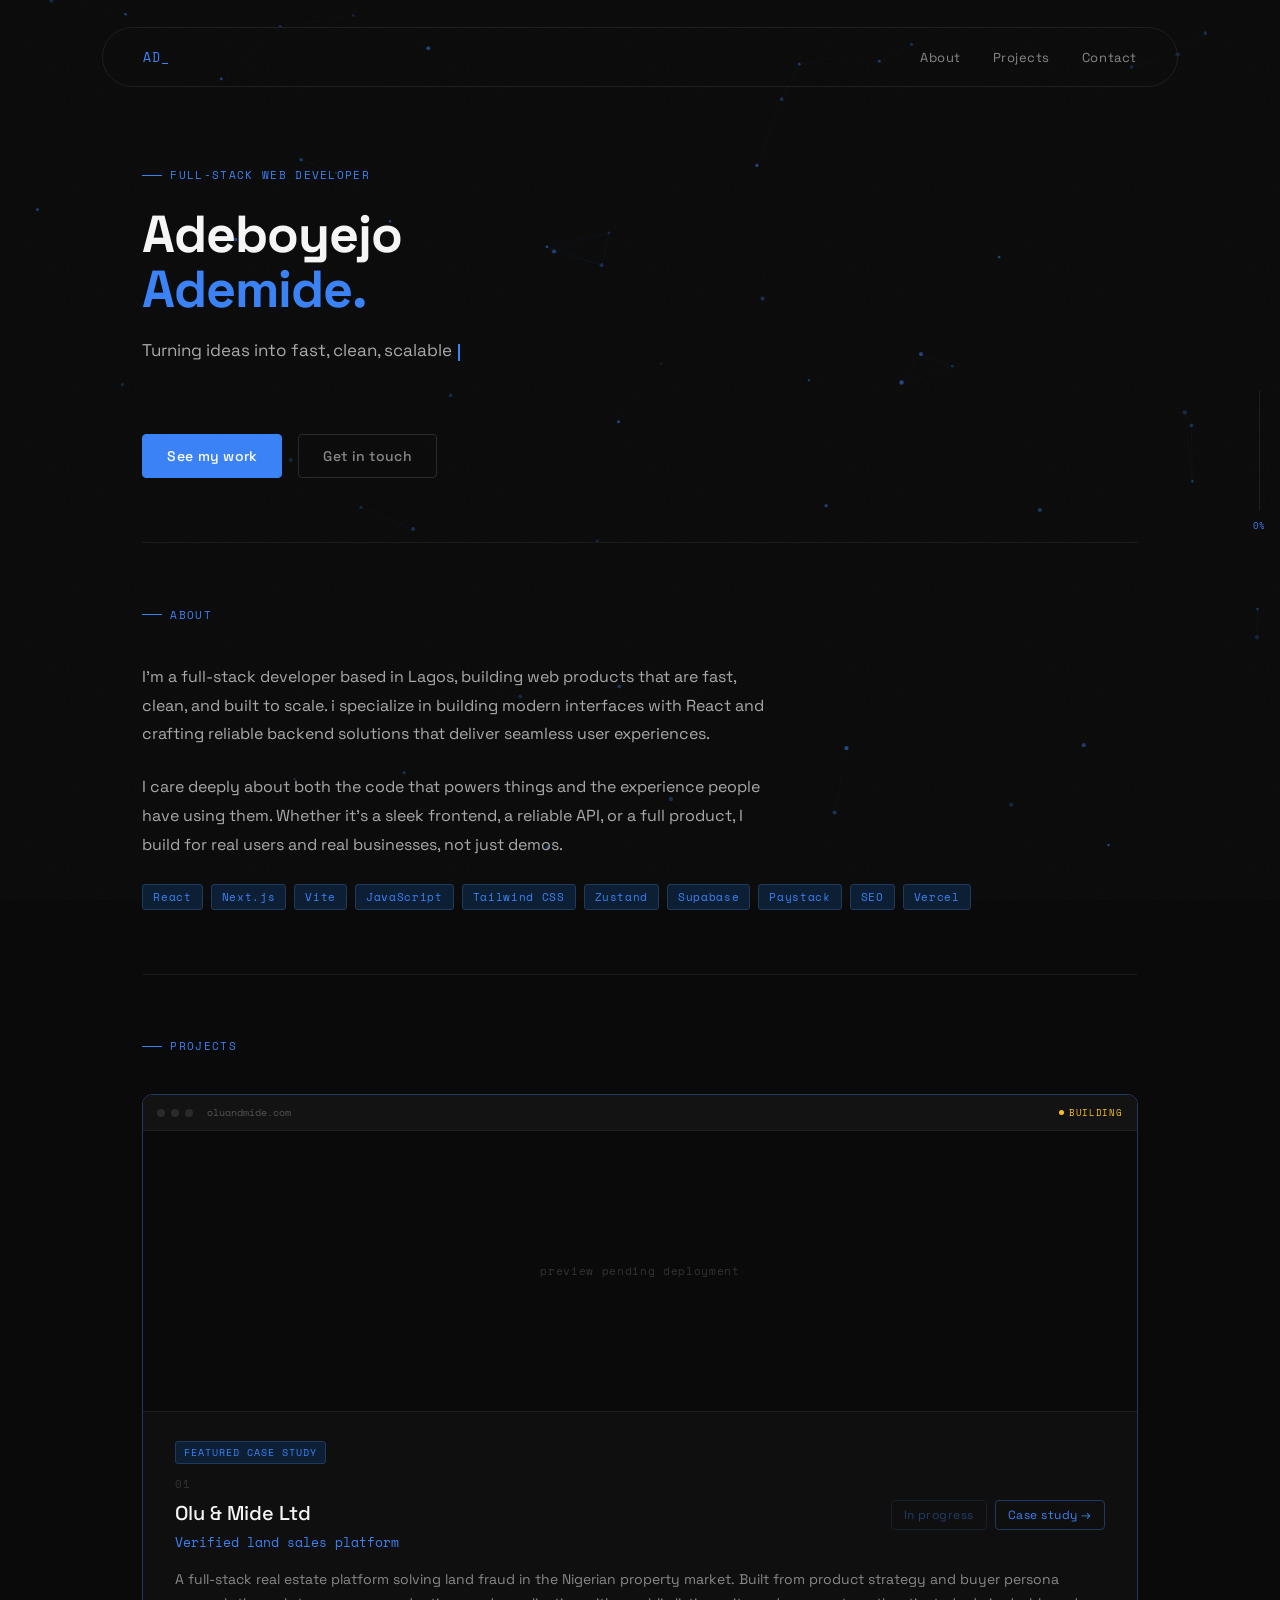
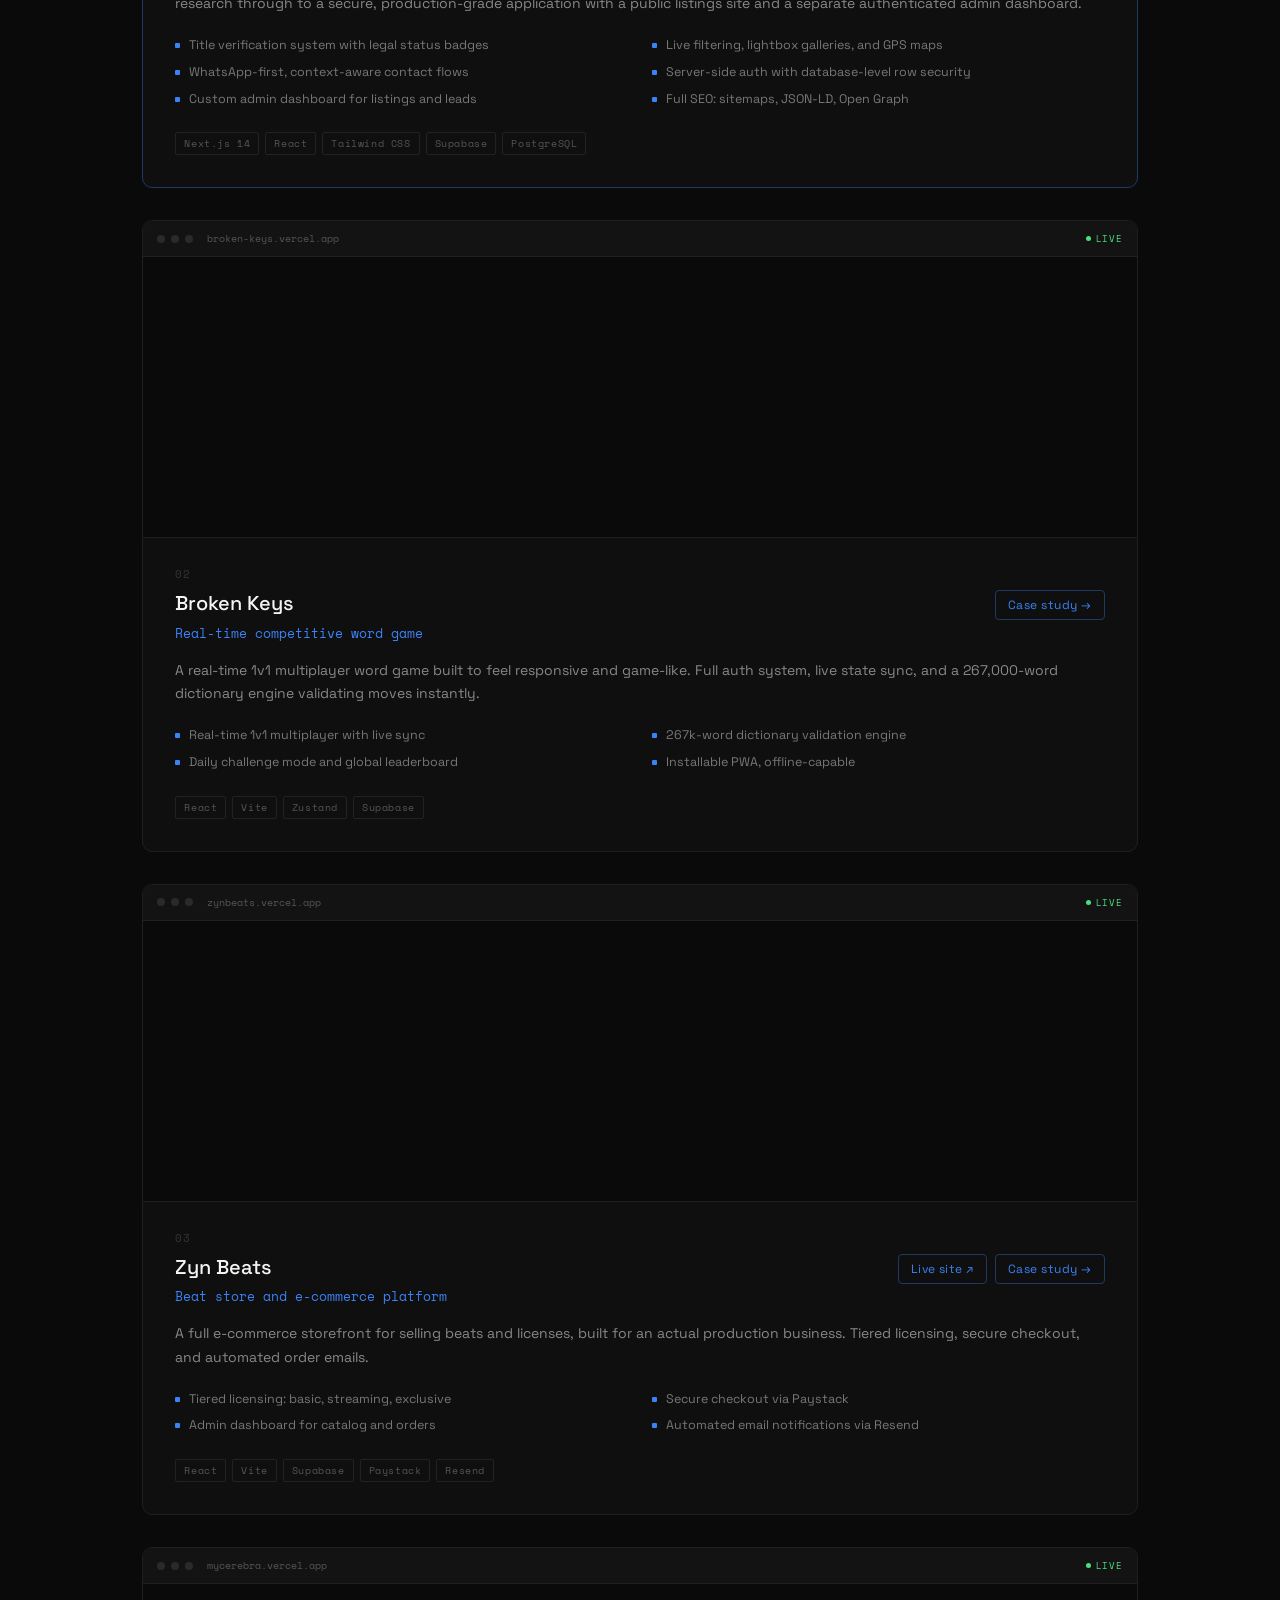
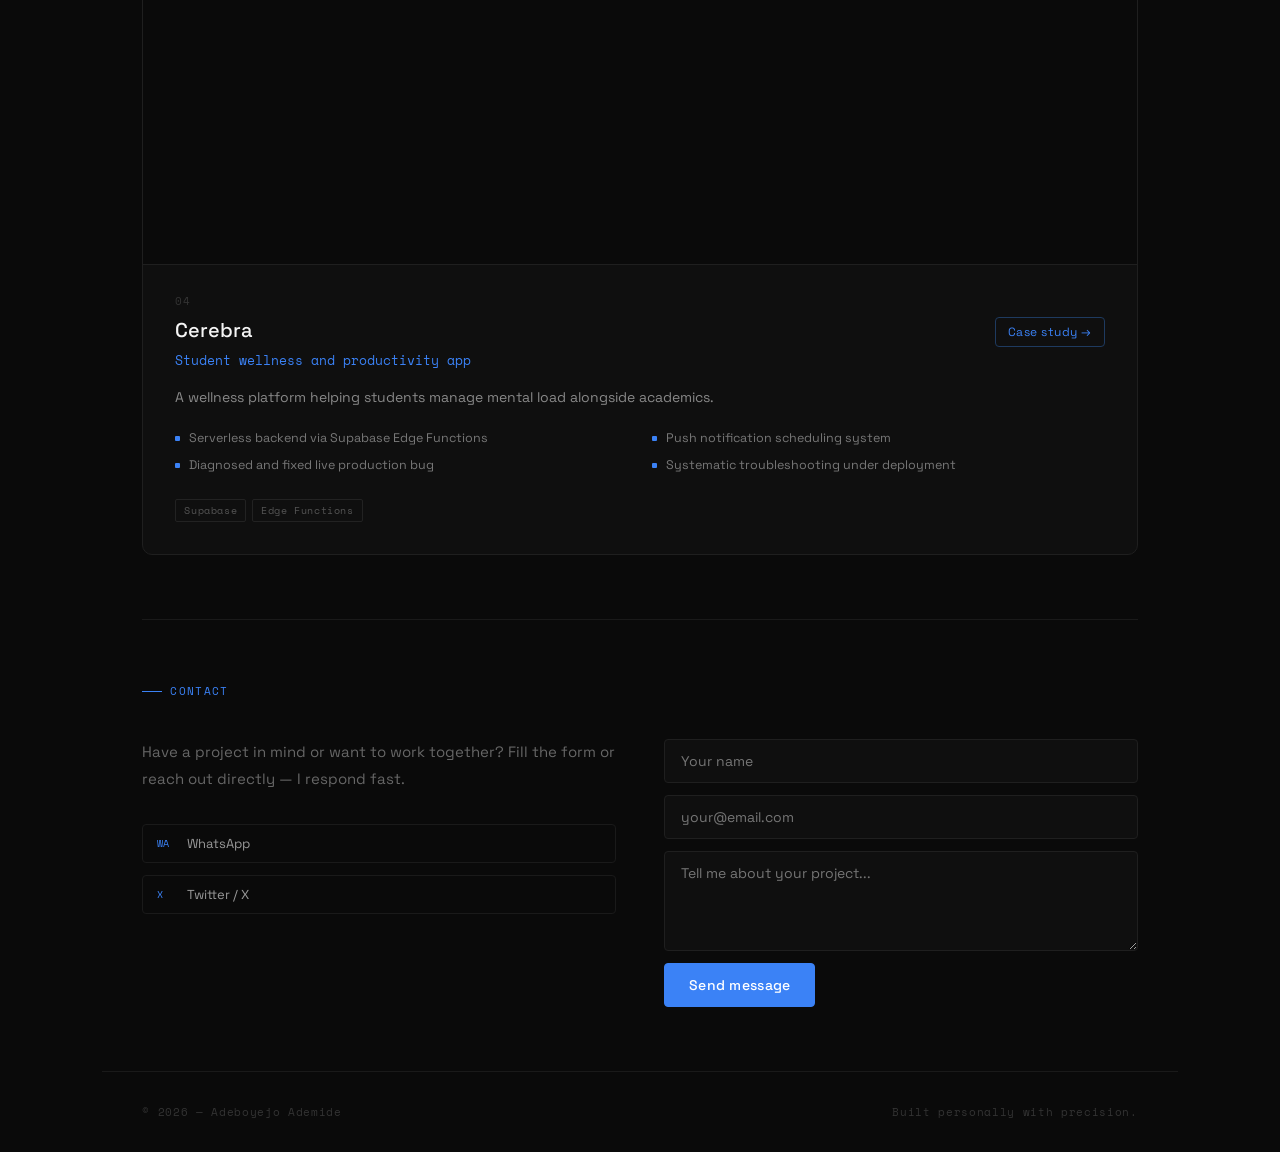
==== index.html @ 76c6ffee "initial portfolio build" ====
<!DOCTYPE html>
<html lang="en">
  <head>
    <meta charset="UTF-8" />
    <meta name="viewport" content="width=device-width, initial-scale=1.0" />
    <title>Adeboyejo Ademide — Full-Stack Web Developer</title>
    <meta
      name="description"
      content="Full-stack web developer based in Lagos. Building fast, clean, scalable web apps — from real-time multiplayer games to e-commerce platforms to production-grade business applications."
    />

    <!-- Fonts -->
    <link rel="preconnect" href="https://fonts.googleapis.com" />
    <link rel="preconnect" href="https://fonts.gstatic.com" crossorigin />
    <link
      href="https://fonts.googleapis.com/css2?family=Space+Grotesk:wght@400;500;700&family=Space+Mono:wght@400;700&display=swap"
      rel="stylesheet"
    />

    <!-- Stylesheet -->
    <link rel="stylesheet" href="css/style.css" />
  </head>
  <body>
    <!-- Background canvas: faint code-rain effect -->
    <canvas id="bg-canvas"></canvas>

    <!-- Custom cursor -->
    <div id="cursor-ring"></div>
    <div id="cursor-dot"></div>

    <div class="page">
      <!-- ===== NAV ===== -->
      <header class="nav">
        <a href="#top" class="logo">AD_</a>
        <nav class="nav-links">
          <a href="#about" class="hoverable">About</a>
          <a href="#projects" class="hoverable">Projects</a>
          <a href="#contact" class="hoverable">Contact</a>
        </nav>
      </header>

      <!-- ===== HERO ===== -->
      <section class="hero reveal" id="top">
        <div class="eyebrow">Full-stack web developer</div>
        <h1 class="hero-name">Adeboyejo<br /><span>Ademide.</span></h1>
        <p class="hero-tagline">
          <span id="type-text"></span><span class="type-cursor"></span>
        </p>
        <div class="hero-cta">
          <a href="#projects" class="btn btn-primary hoverable">See my work</a>
          <a href="#contact" class="btn btn-ghost hoverable">Get in touch</a>
        </div>
      </section>

      <div class="divider"></div>

      <!-- ===== ABOUT ===== -->
      <section class="section reveal" id="about">
        <div class="section-label">About</div>
        <p class="about-text">
          I'm a full-stack developer based in Lagos, building web products that
          are fast, clean, and built to scale. i specialize in building modern
          interfaces with React and crafting reliable backend solutions that
          deliver seamless user experiences.
        </p>
        <!-- From real-time multiplayer games
          to e-commerce platforms with integrated payments to a full real estate
          platform built from product strategy through to production, I bring
          precision to every layer of the stack -->
        <p class="about-text">
          I care deeply about both the code that powers things and the
          experience people have using them. Whether it's a sleek frontend, a
          reliable API, or a full product, I build for real users and real
          businesses, not just demos.
        </p>
        <div class="stack-tags">
          <span class="stack-tag">React</span>
          <span class="stack-tag">Next.js</span>
          <span class="stack-tag">Vite</span>
          <span class="stack-tag">JavaScript</span>
          <span class="stack-tag">Tailwind CSS</span>
          <span class="stack-tag">Zustand</span>
          <span class="stack-tag">Supabase</span>
          <span class="stack-tag">Paystack</span>
          <span class="stack-tag">SEO</span>
          <span class="stack-tag">Vercel</span>
        </div>
      </section>

      <div class="divider"></div>

      <!-- ===== PROJECTS ===== -->
      <section class="section reveal" id="projects">
        <div class="section-label">Projects</div>
        <div class="projects-stack">
          <!-- Project 01 — Olu & Mide (Featured) -->
          <article class="project-card featured">
            <div class="preview-window">
              <div class="browser-bar">
                <span class="browser-dot"></span
                ><span class="browser-dot"></span
                ><span class="browser-dot"></span>
                <span class="browser-url">oluandmide.com</span>
                <span class="live-badge building"
                  ><span class="pulse-dot"></span>building</span
                >
              </div>
              <div class="preview-frame-wrap" data-src="">
                <div class="preview-placeholder">
                  <span class="placeholder-text"
                    >preview pending deployment</span
                  >
                </div>
              </div>
            </div>
            <div class="project-body">
              <div class="featured-badge">Featured case study</div>
              <div class="project-num">01</div>
              <div class="project-top">
                <div>
                  <h3 class="project-title">Olu & Mide Ltd</h3>
                  <p class="project-tagline">Verified land sales platform</p>
                </div>
                <div
                  style="
                    display: flex;
                    gap: 8px;
                    align-items: center;
                    flex-wrap: wrap;
                  "
                >
                  <span class="project-link disabled">In progress</span>
                  <a
                    href="projects/olu-mide.html"
                    class="project-link hoverable"
                    >Case study →</a
                  >
                </div>
              </div>
              <p class="project-desc">
                A full-stack real estate platform solving land fraud in the
                Nigerian property market. Built from product strategy and buyer
                persona research through to a secure, production-grade
                application with a public listings site and a separate
                authenticated admin dashboard.
              </p>
              <ul class="project-features">
                <li>Title verification system with legal status badges</li>
                <li>Live filtering, lightbox galleries, and GPS maps</li>
                <li>WhatsApp-first, context-aware contact flows</li>
                <li>Server-side auth with database-level row security</li>
                <li>Custom admin dashboard for listings and leads</li>
                <li>Full SEO: sitemaps, JSON-LD, Open Graph</li>
              </ul>
              <div class="project-tech">
                <span class="tech-tag">Next.js 14</span>
                <span class="tech-tag">React</span>
                <span class="tech-tag">Tailwind CSS</span>
                <span class="tech-tag">Supabase</span>
                <span class="tech-tag">PostgreSQL</span>
              </div>
            </div>
          </article>

          <!-- Project 02 — Broken Keys -->
          <article class="project-card reveal">
            <div class="preview-window">
              <div class="browser-bar">
                <span class="browser-dot"></span
                ><span class="browser-dot"></span
                ><span class="browser-dot"></span>
                <span class="browser-url">broken-keys.vercel.app</span>
                <span class="live-badge live"
                  ><span class="pulse-dot"></span>live</span
                >
              </div>
              <div
                class="preview-frame-wrap"
                data-src="https://broken-keys.vercel.app"
              >
                <div class="preview-placeholder">
                  <span class="placeholder-text">loading preview…</span>
                </div>
              </div>
            </div>
            <div class="project-body">
              <div class="project-num">02</div>
              <div class="project-top">
                <div>
                  <h3 class="project-title">Broken Keys</h3>
                  <p class="project-tagline">Real-time competitive word game</p>
                </div>
                <div
                  style="
                    display: flex;
                    gap: 8px;
                    align-items: center;
                    flex-wrap: wrap;
                  "
                >
                  <a
                    href="https://broken-keys.vercel.app"
                    target="_blank"
                    rel="noopener"
                    class="project-link hoverable mobile-only-link"
                    >Live site ↗</a
                  >
                  <a
                    href="projects/broken-keys.html"
                    class="project-link hoverable"
                    >Case study →</a
                  >
                </div>
              </div>
              <p class="project-desc">
                A real-time 1v1 multiplayer word game built to feel responsive
                and game-like. Full auth system, live state sync, and a
                267,000-word dictionary engine validating moves instantly.
              </p>
              <ul class="project-features">
                <li>Real-time 1v1 multiplayer with live sync</li>
                <li>267k-word dictionary validation engine</li>
                <li>Daily challenge mode and global leaderboard</li>
                <li>Installable PWA, offline-capable</li>
              </ul>
              <div class="project-tech">
                <span class="tech-tag">React</span>
                <span class="tech-tag">Vite</span>
                <span class="tech-tag">Zustand</span>
                <span class="tech-tag">Supabase</span>
              </div>
            </div>
          </article>

          <!-- Project 03 — Zyn Beats -->
          <article class="project-card reveal">
            <div class="preview-window">
              <div class="browser-bar">
                <span class="browser-dot"></span
                ><span class="browser-dot"></span
                ><span class="browser-dot"></span>
                <span class="browser-url">zynbeats.vercel.app</span>
                <span class="live-badge live"
                  ><span class="pulse-dot"></span>live</span
                >
              </div>
              <div
                class="preview-frame-wrap"
                data-src="https://zynbeats.vercel.app"
              >
                <div class="preview-placeholder">
                  <span class="placeholder-text">loading preview…</span>
                </div>
              </div>
            </div>
            <div class="project-body">
              <div class="project-num">03</div>
              <div class="project-top">
                <div>
                  <h3 class="project-title">Zyn Beats</h3>
                  <p class="project-tagline">
                    Beat store and e-commerce platform
                  </p>
                </div>
                <div
                  style="
                    display: flex;
                    gap: 8px;
                    align-items: center;
                    flex-wrap: wrap;
                  "
                >
                  <a
                    href="https://zynbeats.vercel.app"
                    target="_blank"
                    rel="noopener"
                    class="project-link hoverable"
                    >Live site ↗</a
                  >
                  <a
                    href="projects/zyn-beats.html"
                    class="project-link hoverable"
                    >Case study →</a
                  >
                </div>
              </div>
              <p class="project-desc">
                A full e-commerce storefront for selling beats and licenses,
                built for an actual production business. Tiered licensing,
                secure checkout, and automated order emails.
              </p>
              <ul class="project-features">
                <li>Tiered licensing: basic, streaming, exclusive</li>
                <li>Secure checkout via Paystack</li>
                <li>Admin dashboard for catalog and orders</li>
                <li>Automated email notifications via Resend</li>
              </ul>
              <div class="project-tech">
                <span class="tech-tag">React</span>
                <span class="tech-tag">Vite</span>
                <span class="tech-tag">Supabase</span>
                <span class="tech-tag">Paystack</span>
                <span class="tech-tag">Resend</span>
              </div>
            </div>
          </article>

          <!-- Project 04 — Cerebra -->
          <article class="project-card reveal">
            <div class="preview-window">
              <div class="browser-bar">
                <span class="browser-dot"></span
                ><span class="browser-dot"></span
                ><span class="browser-dot"></span>
                <span class="browser-url">mycerebra.vercel.app</span>
                <span class="live-badge live"
                  ><span class="pulse-dot"></span>live</span
                >
              </div>
              <div
                class="preview-frame-wrap"
                data-src="https://mycerebra.vercel.app"
              >
                <div class="preview-placeholder">
                  <span class="placeholder-text">loading preview…</span>
                </div>
              </div>
            </div>
            <div class="project-body">
              <div class="project-num">04</div>
              <div class="project-top">
                <div>
                  <h3 class="project-title">Cerebra</h3>
                  <p class="project-tagline">
                    Student wellness and productivity app
                  </p>
                </div>
                <div
                  style="
                    display: flex;
                    gap: 8px;
                    align-items: center;
                    flex-wrap: wrap;
                  "
                >
                  <a
                    href="https://mycerebra.vercel.app"
                    target="_blank"
                    rel="noopener"
                    class="project-link hoverable mobile-only-link"
                    >Live site ↗</a
                  >
                  <a href="projects/cerebra.html" class="project-link hoverable"
                    >Case study →</a
                  >
                </div>
              </div>
              <p class="project-desc">
                A wellness platform helping students manage mental load
                alongside academics.
              </p>
              <ul class="project-features">
                <li>Serverless backend via Supabase Edge Functions</li>
                <li>Push notification scheduling system</li>
                <li>Diagnosed and fixed live production bug</li>
                <li>Systematic troubleshooting under deployment</li>
              </ul>
              <div class="project-tech">
                <span class="tech-tag">Supabase</span>
                <span class="tech-tag">Edge Functions</span>
              </div>
            </div>
          </article>
        </div>
      </section>

      <div class="divider"></div>

      <!-- ===== CONTACT ===== -->
      <section class="section reveal" id="contact">
        <div class="section-label">Contact</div>
        <div class="contact-grid">
          <div class="contact-left">
            <p class="contact-text">
              Have a project in mind or want to work together? Fill the form or
              reach out directly — I respond fast.
            </p>
            <div class="social-links">
              <a
                href="https://wa.me/2349064736437"
                target="_blank"
                rel="noopener"
                class="social-link hoverable"
              >
                <span class="social-icon">WA</span>WhatsApp
              </a>
              <a
                href="https://twitter.com/zynbts772"
                target="_blank"
                rel="noopener"
                class="social-link hoverable"
              >
                <span class="social-icon">X</span>Twitter / X
              </a>
            </div>
          </div>
          <form class="contact-form" id="contact-form">
            <input
              class="input hoverable"
              type="text"
              name="name"
              placeholder="Your name"
              required
            />
            <input
              class="input hoverable"
              type="email"
              name="email"
              placeholder="your@email.com"
              required
            />
            <textarea
              class="textarea hoverable"
              name="message"
              placeholder="Tell me about your project..."
              required
            ></textarea>
            <button
              type="submit"
              class="btn btn-primary hoverable hover-btns"
              style="align-self: flex-start"
            >
              Send message
            </button>
          </form>
        </div>
      </section>

      <footer class="footer">
        <span class="footer-text">© 2026 — Adeboyejo Ademide</span>
        <span class="footer-text">Built personally with precision.</span>
      </footer>
    </div>

    <script src="js/cursor.js"></script>
    <script src="js/background.js"></script>
    <script src="js/typewriter.js"></script>
    <script src="js/projects.js"></script>
    <script src="js/contact.js"></script>
    <script src="js/reveal.js"></script>
    <script src="js/tilt.js"></script>
    <script src="js/scroll-progress.js"></script>
    <script src="js/idle.js"></script>
    <script src="js/easter-egg.js"></script>
  </body>
</html>
---- css/style.css ----
/* =========================================================
   Adeboyejo Ademide — Portfolio Stylesheet
   ========================================================= */

* {
  box-sizing: border-box;
}

html {
  scroll-behavior: smooth;
}

body {
  background: #0a0a0a;
  color: #f5f5f5;
  font-family: "Space Grotesk", sans-serif;
  margin: 0;
  padding: 0 8%;
  cursor: none; /* custom cursor replaces default */
}
/* restore normal cursor on form elements */
input,
textarea,
select {
  cursor: none;
}

/* remove hand cursor from all clickable elements —
   the custom ring handles the hover feedback instead */
a,
button,
[role="button"],
label {
  cursor: none;
}

/* On touch devices, restore the normal cursor and hide the custom one */
@media (hover: none), (pointer: coarse) {
  body {
    cursor: auto;
  }
  #cursor-ring,
  #cursor-dot {
    display: none;
  }
}

a {
  color: inherit;
}

/* ============ BACKGROUND CANVAS ============ */
#bg-canvas {
  position: fixed;
  top: 0;
  left: 0;
  width: 100%;
  height: 100%;
  z-index: 0;
  pointer-events: none;
}

.page {
  position: relative;
  z-index: 3;
}

/* ============ CUSTOM CURSOR ============ */
#cursor-ring {
  position: fixed;
  width: 28px;
  height: 28px;
  border-radius: 50%;
  pointer-events: none;
  z-index: 999;
  transform: translate(-50%, -50%);
  border: 1px solid #3b82f6;
  transition: width 0.2s ease, height 0.2s ease, background 0.2s ease,
    opacity 0.2s ease;
  opacity: 0;
}

#cursor-dot {
  position: fixed;
  width: 4px;
  height: 4px;
  border-radius: 50%;
  background: #3b82f6;
  pointer-events: none;
  z-index: 1000;
  transform: translate(-50%, -50%);
  opacity: 0;
  transition: opacity 0.2s ease;
}

/* ============ NAV ============ */
.nav {
  display: flex;
  justify-content: space-between;
  align-items: center;
  padding: 1.2rem 2.5rem;
  margin-top: 2.5%;
  border: 0.5px solid #1f1f1f;
  border-radius: 30px;
  background: transparent;
  /* position: sticky; */
}

.logo {
  font-family: "Space Mono", monospace;
  font-size: 13px;
  color: #3b82f6;
  letter-spacing: 0.08em;
  text-decoration: none;
}

.nav-links {
  display: flex;
  gap: 2rem;
}

.nav-links a {
  font-size: 13px;
  color: #888;
  text-decoration: none;
  letter-spacing: 0.04em;
  transition: color 0.2s ease;
}

.nav-links a:hover {
  color: #f5f5f5;
}

/* ============ HERO ============ */
.hero {
  padding: 5rem 2.5rem 4rem;
  max-width: 780px;
}

.eyebrow {
  font-family: "Space Mono", monospace;
  font-size: 11px;
  color: #3b82f6;
  letter-spacing: 0.12em;
  text-transform: uppercase;
  margin-bottom: 1.5rem;
  display: flex;
  align-items: center;
  gap: 8px;
}

.eyebrow::before {
  content: "";
  display: inline-block;
  width: 20px;
  height: 1px;
  background: #3b82f6;
}

.hero-name {
  font-size: 52px;
  font-weight: 700;
  line-height: 1.05;
  margin: 0 0 1.25rem;
  letter-spacing: -0.02em;
  color: #f5f5f5;
}

.hero-name span {
  color: #3b82f6;
}

.hero-tagline {
  font-size: 17px;
  color: #aaa;
  max-width: 480px;
  line-height: 1.7;
  margin: 0 0 2.5rem;
  min-height: calc(1.7em * 2);
}

.type-cursor {
  display: inline-block;
  width: 2px;
  height: 17px;
  background: #3b82f6;
  margin-left: 2px;
  vertical-align: middle;
  animation: blink 0.8s step-end infinite;
}

@keyframes blink {
  50% {
    opacity: 0;
  }
}

.hero-cta {
  display: flex;
  gap: 1rem;
  align-items: center;
}

/* ============ BUTTONS ============ */
.btn {
  display: inline-block;
  font-family: "Space Grotesk", sans-serif;
  font-size: 14px;
  font-weight: 500;
  padding: 0.75rem 1.5rem;
  border-radius: 4px;
  letter-spacing: 0.02em;
  text-decoration: none;
  border: none;
  cursor: none;
  transition: opacity 0.2s ease, transform 0.1s ease;
}

.btn:active {
  transform: scale(0.98);
}

.btn-primary {
  background: #3b82f6;
  color: #fff;
  border: 1px solid #3b82f6;
  transition: background 0.3s ease, color 0.3s ease, border-color 0.3s ease;
}

.btn-primary:hover {
  background: transparent;
  color: #3b82f6;
  border-color: #3b82f6;
}

.btn-ghost {
  background: transparent;
  color: #888;
  border: 0.5px solid #2a2a2a;
  transition: background 0.3s ease, color 0.3s ease, border-color 0.3s ease;
}

.btn-ghost:hover {
  background: rgba(59, 130, 246, 0.06);
  color: #f5f5f5;
  border-color: #3b82f6;
}

/* ============ LAYOUT HELPERS ============ */
.divider {
  height: 0.5px;
  background: #1a1a1a;
  margin: 0 2.5rem;
}

.section {
  padding: 4rem 2.5rem;
}

.section-label {
  font-family: "Space Mono", monospace;
  font-size: 11px;
  color: #3b82f6;
  letter-spacing: 0.12em;
  text-transform: uppercase;
  margin-bottom: 2.5rem;
  display: flex;
  align-items: center;
  gap: 8px;
}

.section-label::before {
  content: "";
  display: inline-block;
  width: 20px;
  height: 1px;
  background: #3b82f6;
}

/* ============ ABOUT ============ */
.about-text {
  font-size: 16px;
  color: #aaa;
  max-width: 640px;
  line-height: 1.8;
  margin: 0 0 1.5rem;
}

.stack-tags {
  display: flex;
  flex-wrap: wrap;
  gap: 8px;
  margin-top: 1.5rem;
}

.stack-tag {
  font-family: "Space Mono", monospace;
  font-size: 11px;
  color: #3b82f6;
  border: 0.5px solid #1e3a5f;
  padding: 4px 10px;
  border-radius: 3px;
  background: #0d1f35;
  letter-spacing: 0.06em;
}

/* ============ PROJECTS ============ */
.projects-stack {
  display: flex;
  flex-direction: column;
  gap: 2rem;
}

.project-card {
  background: #0f0f0f;
  border: 0.5px solid #1f1f1f;
  border-radius: 10px;
  overflow: hidden;
}

.project-card.featured {
  border-color: #1e3a5f;
}

/* --- preview window (browser chrome + iframe) --- */
.preview-window {
  background: #0d0d0d;
  border-bottom: 0.5px solid #1f1f1f;
}

.browser-bar {
  display: flex;
  align-items: center;
  gap: 6px;
  padding: 10px 14px;
  background: #131313;
  border-bottom: 0.5px solid #1f1f1f;
}

.browser-dot {
  width: 8px;
  height: 8px;
  border-radius: 50%;
  background: #2a2a2a;
}

.browser-url {
  margin-left: 8px;
  font-family: "Space Mono", monospace;
  font-size: 10px;
  color: #555;
  flex: 1;
  overflow: hidden;
  white-space: nowrap;
  text-overflow: ellipsis;
}

.live-badge {
  display: flex;
  align-items: center;
  gap: 5px;
  font-family: "Space Mono", monospace;
  font-size: 9px;
  letter-spacing: 0.08em;
  text-transform: uppercase;
}

.live-badge.live {
  color: #4ade80;
}
.live-badge.building {
  color: #fbbf24;
}

.live-badge .pulse-dot {
  width: 5px;
  height: 5px;
  border-radius: 50%;
  background: currentColor;
  animation: pulseDot 1.6s ease-in-out infinite;
}

@keyframes pulseDot {
  0%,
  100% {
    opacity: 1;
    box-shadow: 0 0 0 0 currentColor;
  }
  50% {
    opacity: 0.6;
    box-shadow: 0 0 0 4px transparent;
  }
}

.preview-frame-wrap {
  position: relative;
  height: 280px;
  overflow: hidden;
  background: #0a0a0a;
}

.preview-frame-wrap iframe {
  width: 200%;
  height: 200%;
  border: none;
  transform: scale(0.5);
  transform-origin: top left;
  pointer-events: none; /* preview is a preview, not an interactive embed */
}

.preview-placeholder {
  width: 100%;
  height: 100%;
  display: flex;
  align-items: center;
  justify-content: center;
  color: #2a2a2a;
}

.placeholder-text {
  font-family: "Space Mono", monospace;
  font-size: 11px;
  color: #333;
  letter-spacing: 0.06em;
}

/* --- project body --- */
.project-body {
  padding: 1.75rem 2rem 2rem;
}

.featured-badge {
  font-family: "Space Mono", monospace;
  font-size: 10px;
  color: #3b82f6;
  letter-spacing: 0.1em;
  text-transform: uppercase;
  border: 0.5px solid #1e3a5f;
  background: #0d1f35;
  padding: 3px 8px;
  border-radius: 3px;
  display: inline-block;
  margin-bottom: 0.75rem;
}

.project-num {
  font-family: "Space Mono", monospace;
  font-size: 11px;
  color: #333;
  letter-spacing: 0.08em;
  margin-bottom: 0.5rem;
}

.project-top {
  display: flex;
  justify-content: space-between;
  align-items: flex-start;
  gap: 1rem;
  margin-bottom: 1rem;
}

.project-title {
  font-size: 20px;
  font-weight: 500;
  color: #f5f5f5;
  margin: 0 0 0.4rem;
}

.project-tagline {
  font-size: 13px;
  color: #3b82f6;
  font-family: "Space Mono", monospace;
  margin: 0;
}

.project-link {
  font-size: 12px;
  color: #3b82f6;
  text-decoration: none;
  letter-spacing: 0.04em;
  border: 0.5px solid #1e3a5f;
  padding: 6px 12px;
  border-radius: 4px;
  white-space: nowrap;
  transition: background 0.3s ease, color 0.3s ease, border-color 0.3s ease;
}

.project-link:hover {
  background: #3b82f6;
  color: #fff;
  border-color: #3b82f6;
}

.project-link.disabled {
  opacity: 0.4;
  cursor: default;
  pointer-events: none;
}

.project-desc {
  font-size: 14px;
  color: #888;
  line-height: 1.7;
  margin: 0 0 1.25rem;
}

.project-features {
  list-style: none;
  padding: 0;
  margin: 0 0 1.5rem;
  display: grid;
  grid-template-columns: 1fr 1fr;
  gap: 8px 24px;
}

.project-features li {
  font-size: 12.5px;
  color: #777;
  padding-left: 14px;
  position: relative;
  line-height: 1.5;
}

.project-features li::before {
  content: "";
  position: absolute;
  left: 0;
  top: 7px;
  width: 5px;
  height: 5px;
  background: #3b82f6;
  border-radius: 1px;
}

.project-tech {
  display: flex;
  flex-wrap: wrap;
  gap: 6px;
}

.tech-tag {
  font-family: "Space Mono", monospace;
  font-size: 10px;
  color: #555;
  border: 0.5px solid #222;
  padding: 3px 8px;
  border-radius: 2px;
  letter-spacing: 0.06em;
}

/* ============ CONTACT ============ */
.contact-grid {
  display: grid;
  grid-template-columns: 1fr 1fr;
  gap: 3rem;
  align-items: start;
}

.contact-text {
  font-size: 15px;
  color: #666;
  line-height: 1.75;
  margin: 0 0 2rem;
}

.social-links {
  display: flex;
  flex-direction: column;
  gap: 12px;
}

.social-link {
  display: flex;
  align-items: center;
  gap: 10px;
  font-size: 13px;
  color: #999;
  text-decoration: none;
  padding: 10px 14px;
  border: 0.5px solid #1a1a1a;
  border-radius: 4px;
  transition: border-color 0.2s ease, color 0.2s ease;
}

.social-link:hover {
  border-color: #3b82f6;
  color: #f5f5f5;
}

.social-icon {
  font-family: "Space Mono", monospace;
  font-size: 10px;
  color: #3b82f6;
  width: 20px;
}

.contact-form {
  display: flex;
  flex-direction: column;
  gap: 12px;
}

.input,
.textarea {
  background: #0f0f0f;
  border: 0.5px solid #1f1f1f;
  color: #f5f5f5;
  padding: 0.75rem 1rem;
  font-family: "Space Grotesk", sans-serif;
  font-size: 14px;
  border-radius: 4px;
  outline: none;
  width: 100%;
  transition: border-color 0.2s ease;
}

.input:focus,
.textarea:focus {
  border-color: #3b82f6;
}

.textarea {
  resize: vertical;
  min-height: 100px;
}

/* ============ FOOTER ============ */
.footer {
  padding: 2rem 2.5rem;
  border-top: 0.5px solid #1a1a1a;
  display: flex;
  justify-content: space-between;
  align-items: center;
}

.footer-text {
  font-family: "Space Mono", monospace;
  font-size: 11px;
  color: #333;
  letter-spacing: 0.06em;
}

/* ============ RESPONSIVE ============ */
@media (max-width: 768px) {
  body {
    background: #0a0a0a;
    color: #f5f5f5;
    font-family: "Space Grotesk", sans-serif;
    margin: 0;
    padding: 0;
    cursor: none; /* custom cursor replaces default */
  }
  .nav {
    margin-right: 2%;
    margin-left: 2%;
  }
  .hero-name {
    font-size: 38px;
  }
  .hero-tagline {
    font-size: 15px;
  }
  .nav-links {
    gap: 1.25rem;
  }
  .contact-grid {
    grid-template-columns: 1fr;
  }
  .project-features {
    grid-template-columns: 1fr;
  }
  .section,
  .hero {
    padding-left: 1.5rem;
    padding-right: 1.5rem;
  }
  .nav,
  .footer {
    padding-left: 1.5rem;
    padding-right: 1.5rem;
  }
  .divider {
    margin: 0 1.5rem;
  }
}

/* ============ REDUCED MOTION ============ */
@media (prefers-reduced-motion: reduce) {
  * {
    animation-duration: 0.01ms !important;
    animation-iteration-count: 1 !important;
    transition-duration: 0.01ms !important;
  }
  html {
    scroll-behavior: auto;
  }
}

/* ============ SCROLL REVEAL ============ */
.reveal {
  opacity: 0;
  transform: translateY(24px);
  transition: opacity 0.7s ease, transform 0.7s ease;
}

.reveal.is-visible {
  opacity: 1;
  transform: translateY(0);
}

@media (prefers-reduced-motion: reduce) {
  .reveal {
    opacity: 1;
    transform: none;
    transition: none;
  }
}

/* ============ GRAIN TEXTURE OVERLAY ============ */
body::after {
  content: "";
  position: fixed;
  top: 0;
  left: 0;
  width: 100%;
  height: 100%;
  pointer-events: none;
  z-index: 2;
  opacity: 0.035;
  background-image: url("data:image/svg+xml,%3Csvg viewBox='0 0 256 256' xmlns='http://www.w3.org/2000/svg'%3E%3Cfilter id='noise'%3E%3CfeTurbulence type='fractalNoise' baseFrequency='0.9' numOctaves='4' stitchTiles='stitch'/%3E%3C/filter%3E%3Crect width='100%25' height='100%25' filter='url(%23noise)'/%3E%3C/svg%3E");
  background-repeat: repeat;
  background-size: 200px 200px;
}

/* ============ HIDE SCROLLBAR ============ */
html {
  scrollbar-width: none; /* Firefox */
  -ms-overflow-style: none; /* IE / Edge */
}

html::-webkit-scrollbar {
  display: none; /* Chrome / Safari */
}

/* ============ MOBILE-ONLY LINKS ============ */
.mobile-only-link {
  display: none;
}

.desktop-only-message {
  display: inline-block;
}

@media (max-width: 768px) {
  .mobile-only-link {
    display: inline-block;
  }

  .desktop-only-message {
    display: none;
  }
}

.hover-btns:hover {
  background-color: transparent;
  border: #1e3a5f;
}
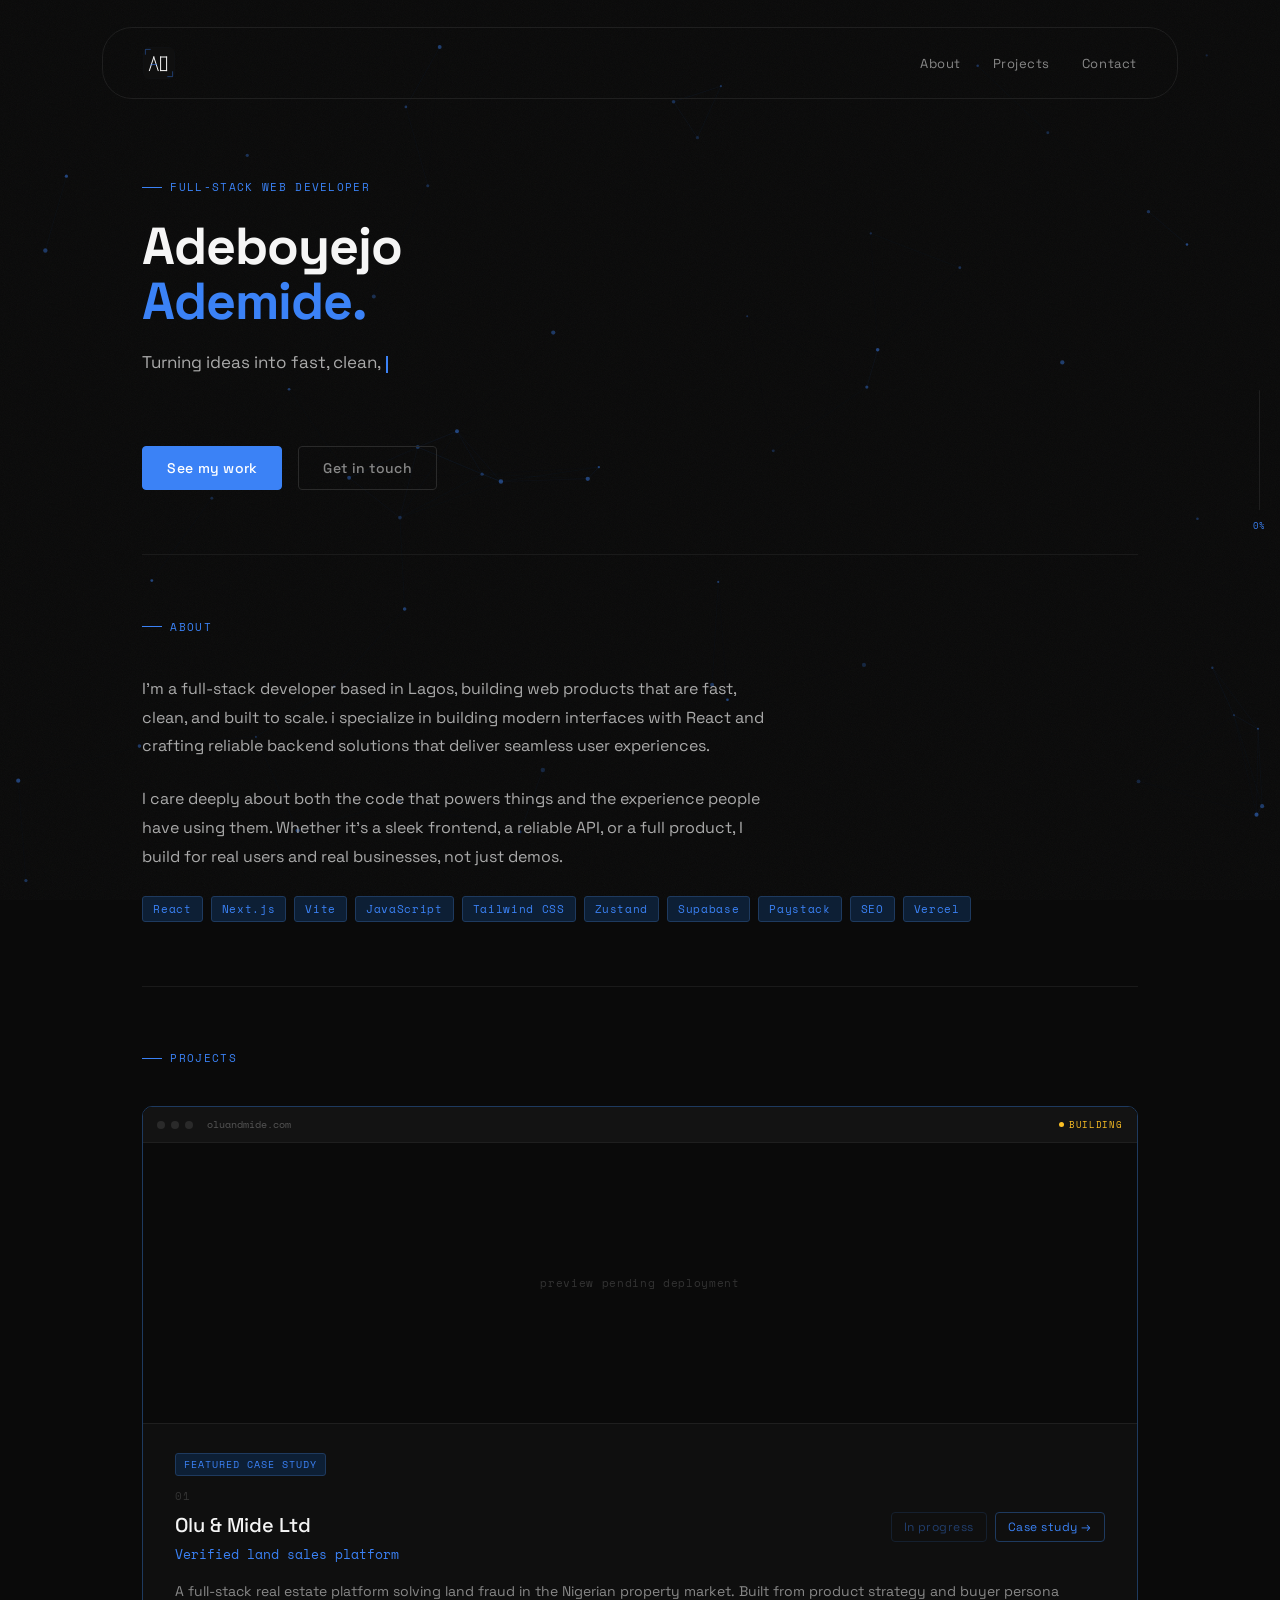
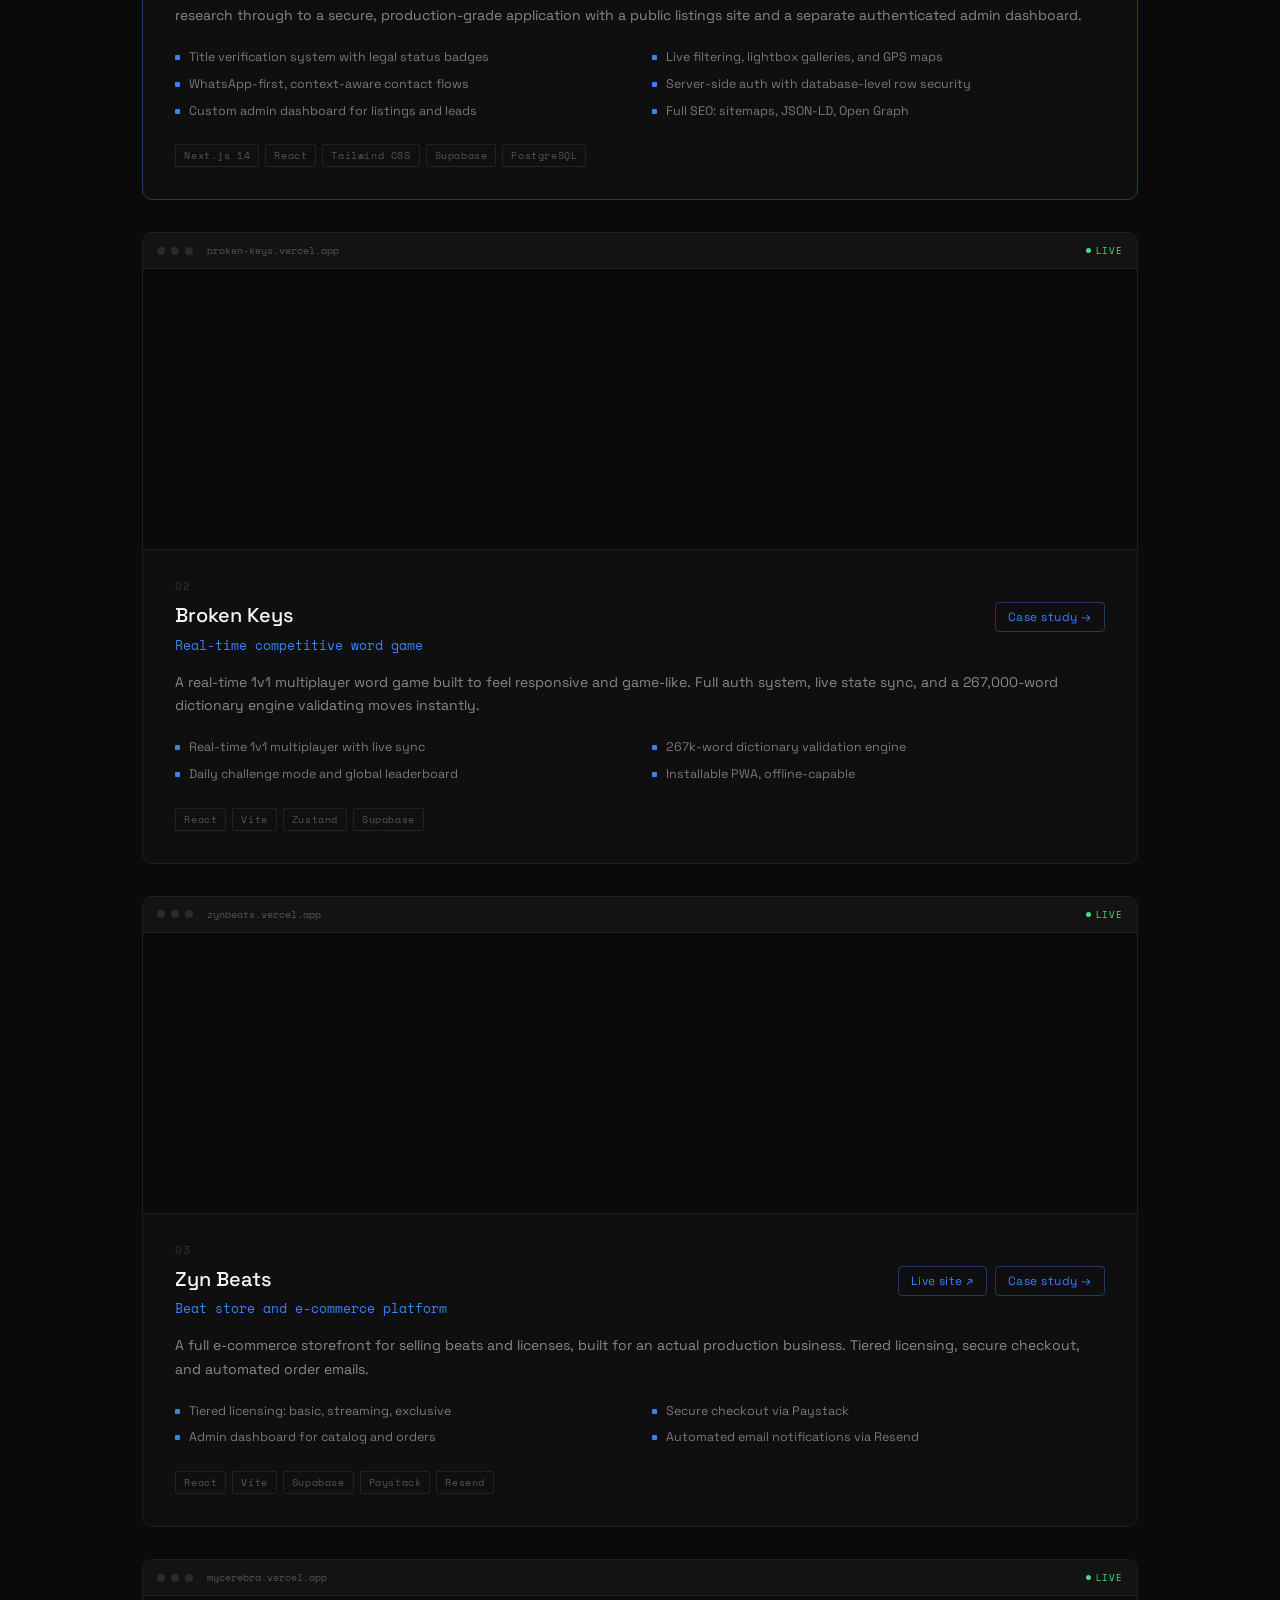
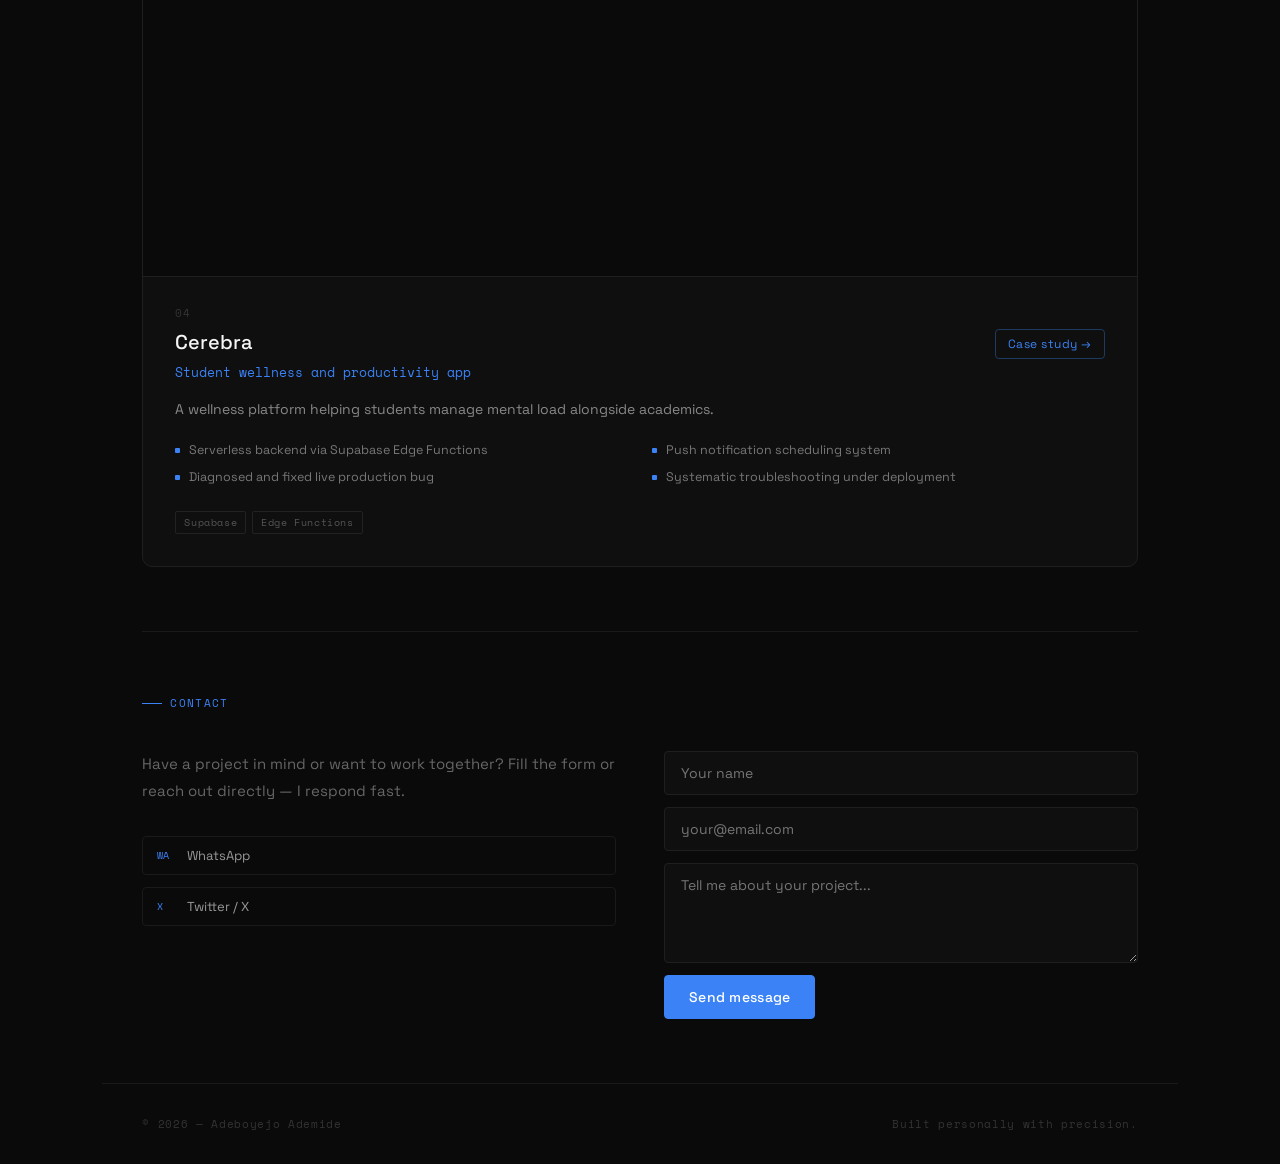
==== commit f00a0ef1: "added favicons and icons" ====
--- a/index.html
+++ b/index.html
@@ -8,6 +8,7 @@
       name="description"
       content="Full-stack web developer based in Lagos. Building fast, clean, scalable web apps — from real-time multiplayer games to e-commerce platforms to production-grade business applications."
     />
+    <link rel="icon" type="image/svg+xml" href="assets/icons/favicon.svg" />
 
     <!-- Fonts -->
     <link rel="preconnect" href="https://fonts.googleapis.com" />
@@ -31,7 +32,16 @@
     <div class="page">
       <!-- ===== NAV ===== -->
       <header class="nav">
-        <a href="#top" class="logo">AD_</a>
+        <!-- <a href="#top" class="logo">AD_</a> -->
+        <a href="#top" class="logo">
+          <img
+            src="assets/icons/logo.svg"
+            alt="Adeboyejo Ademide"
+            width="32"
+            height="32"
+            style="display: block; border-radius: 6px"
+          />
+        </a>
         <nav class="nav-links">
           <a href="#about" class="hoverable">About</a>
           <a href="#projects" class="hoverable">Projects</a>
--- a/css/style.css
+++ b/css/style.css
@@ -106,12 +106,17 @@
   /* position: sticky; */
 }
 
-.logo {
+/* .logo {
   font-family: "Space Mono", monospace;
   font-size: 13px;
   color: #3b82f6;
   letter-spacing: 0.08em;
   text-decoration: none;
+} */
+.logo {
+  text-decoration: none;
+  display: flex;
+  align-items: center;
 }
 
 .nav-links {
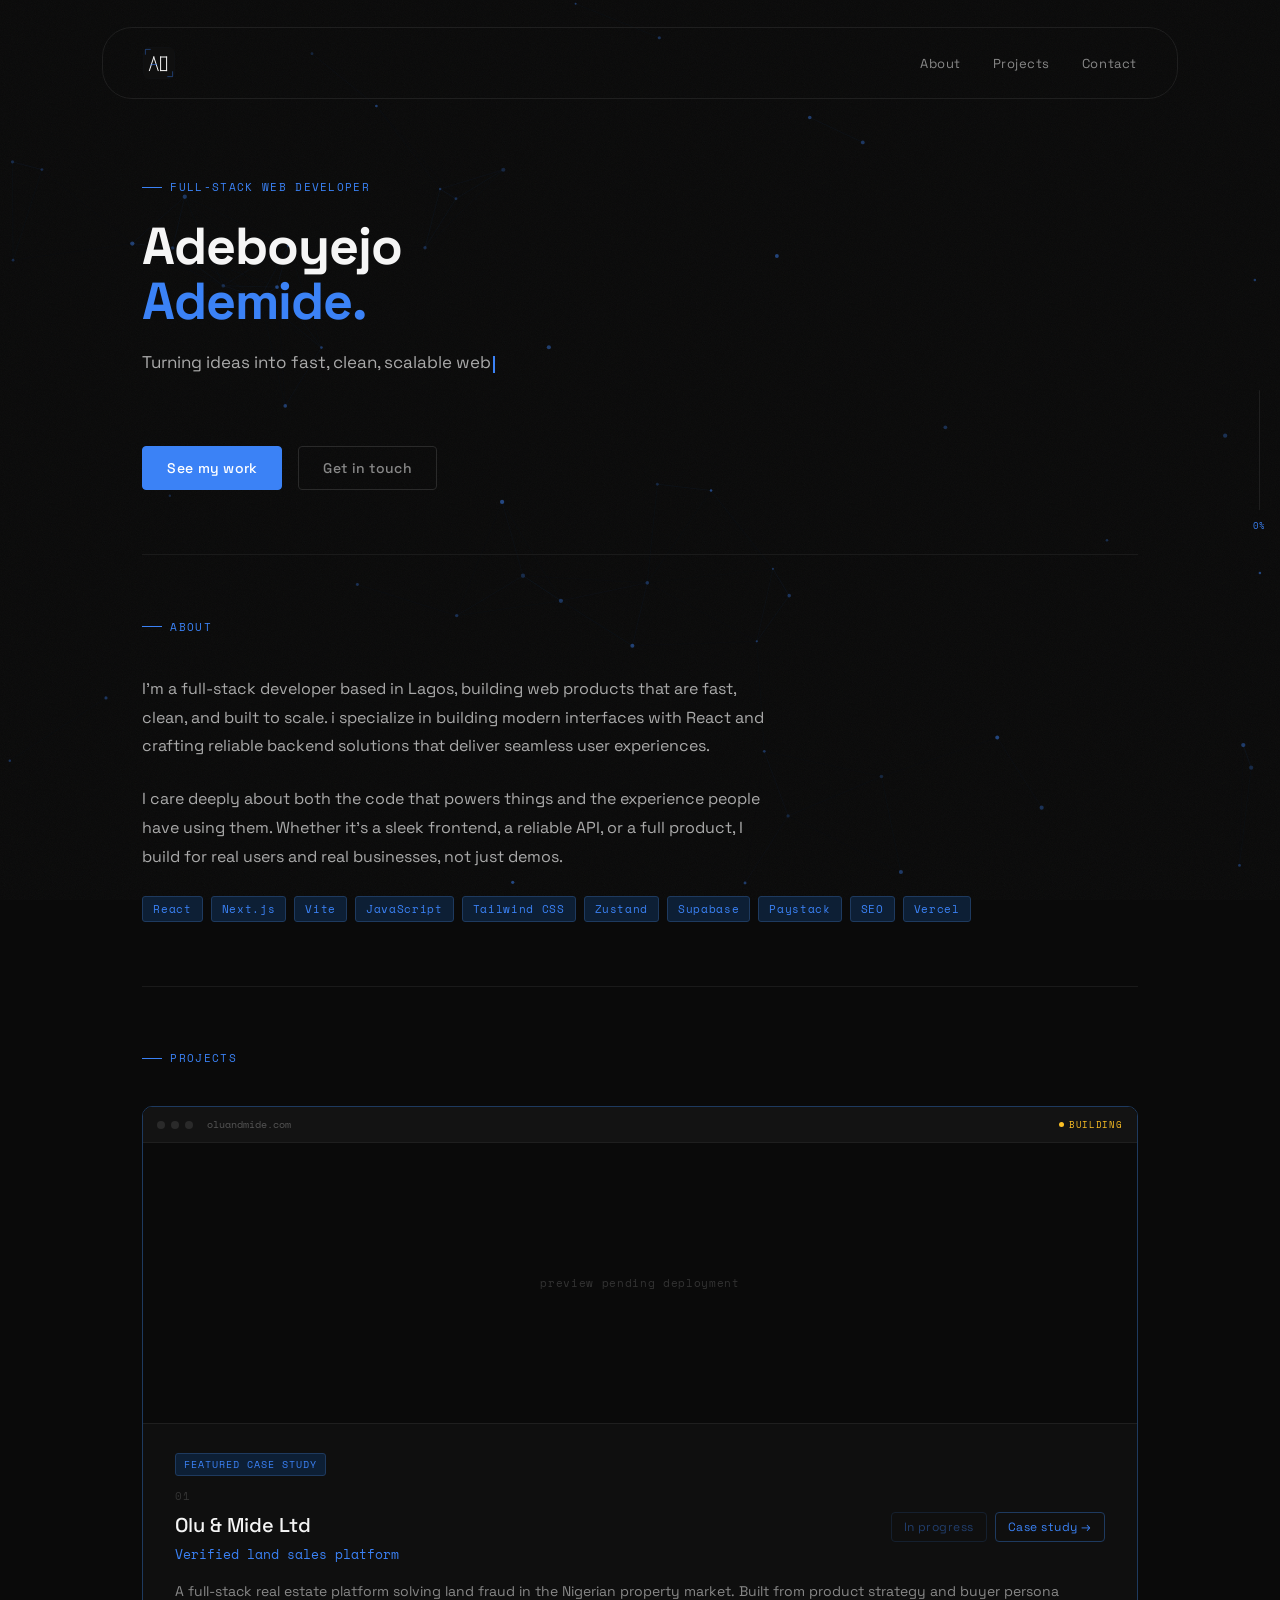
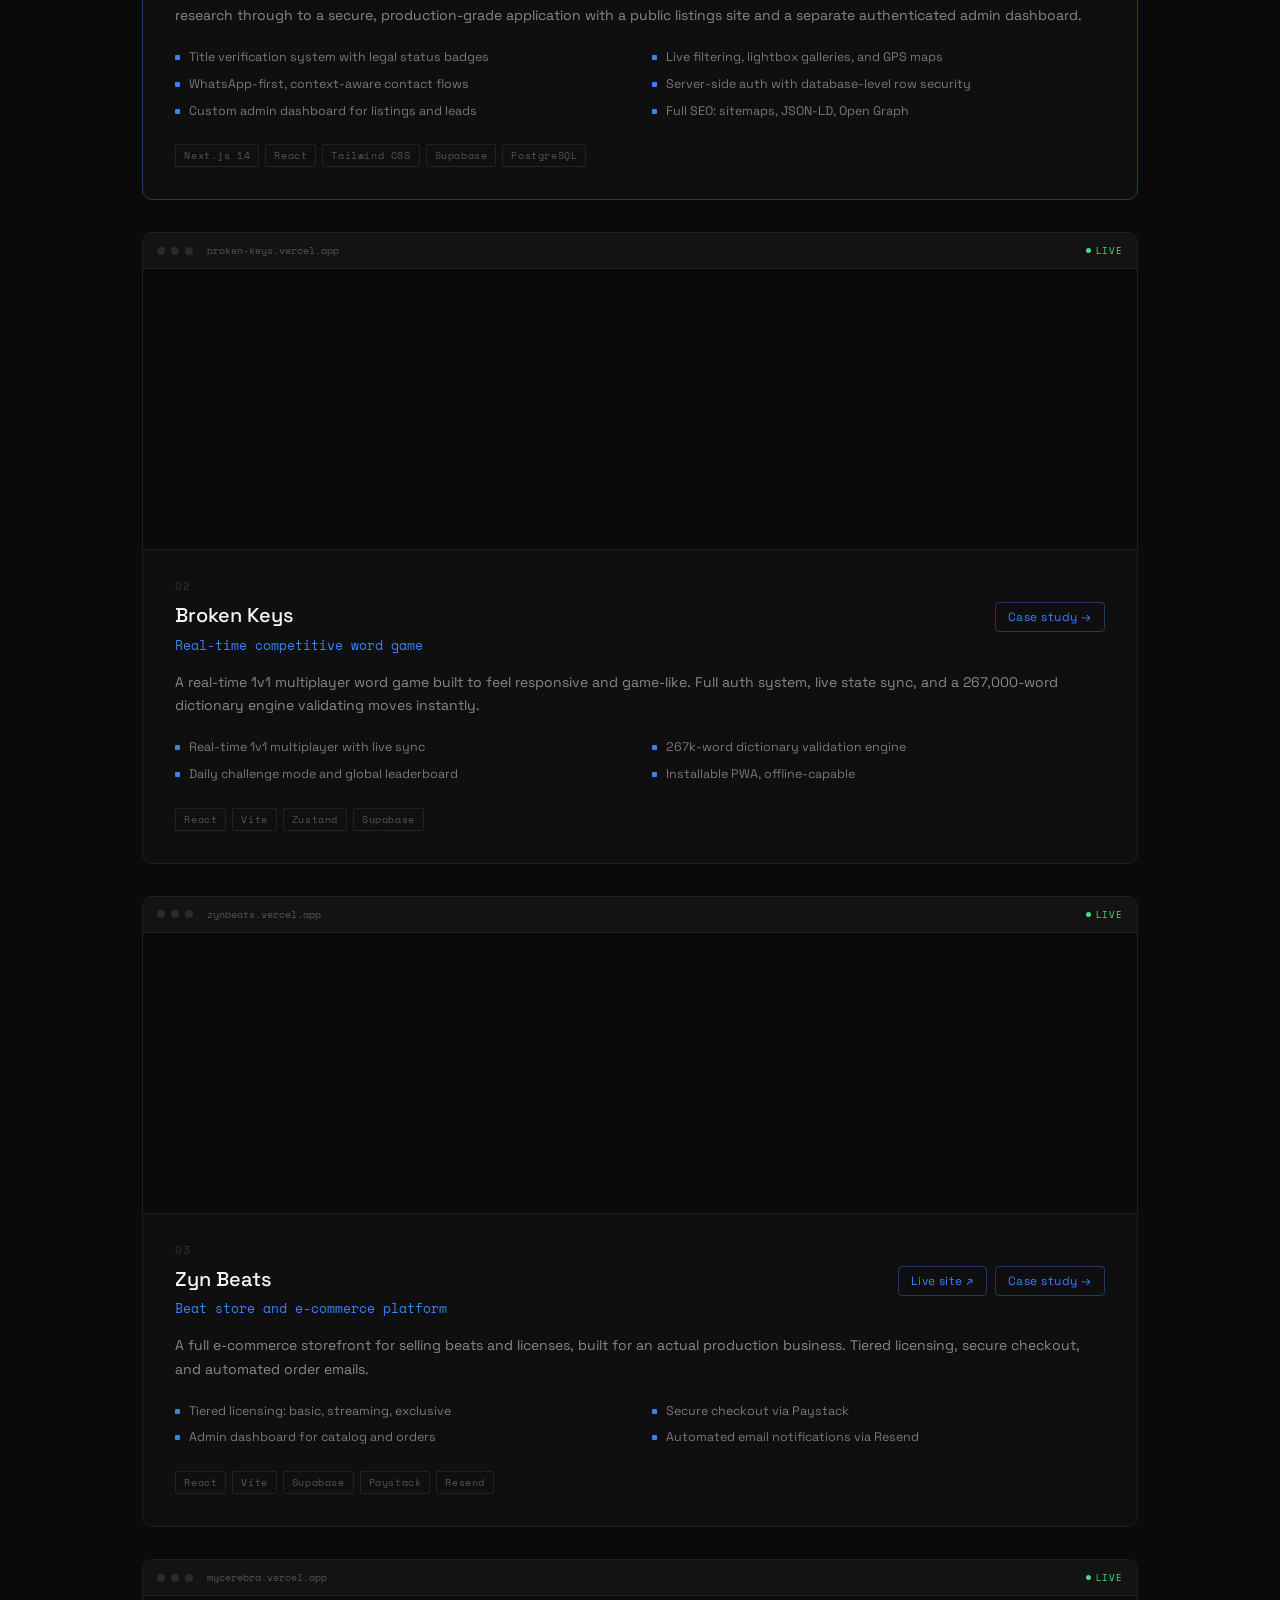
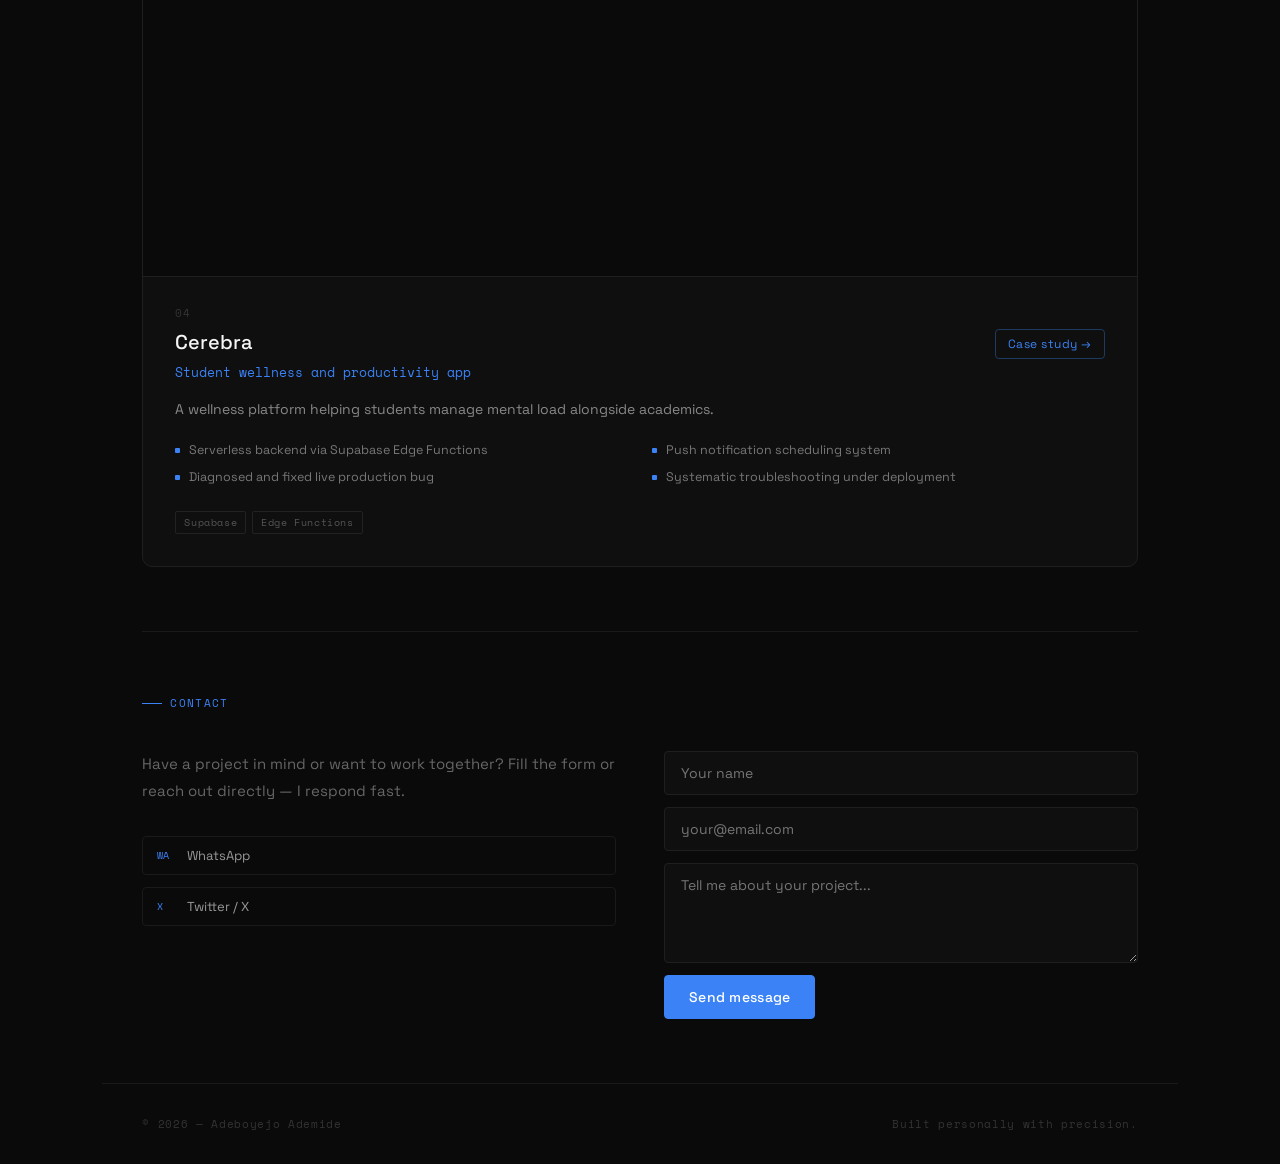
==== commit d5188782: "added a splash screen and fixed the live site svg" ====
--- a/index.html
+++ b/index.html
@@ -213,7 +213,7 @@
                     target="_blank"
                     rel="noopener"
                     class="project-link hoverable mobile-only-link"
-                    >Live site ↗</a
+                    >Live site ↗︎</a
                   >
                   <a
                     href="projects/broken-keys.html"
@@ -285,7 +285,7 @@
                     target="_blank"
                     rel="noopener"
                     class="project-link hoverable"
-                    >Live site ↗</a
+                    >Live site ↗︎</a
                   >
                   <a
                     href="projects/zyn-beats.html"
@@ -358,7 +358,7 @@
                     target="_blank"
                     rel="noopener"
                     class="project-link hoverable mobile-only-link"
-                    >Live site ↗</a
+                    >Live site ↗︎</a
                   >
                   <a href="projects/cerebra.html" class="project-link hoverable"
                     >Case study →</a
@@ -452,6 +452,7 @@
       </footer>
     </div>
 
+    <script src="js/splash.js"></script>
     <script src="js/cursor.js"></script>
     <script src="js/background.js"></script>
     <script src="js/typewriter.js"></script>
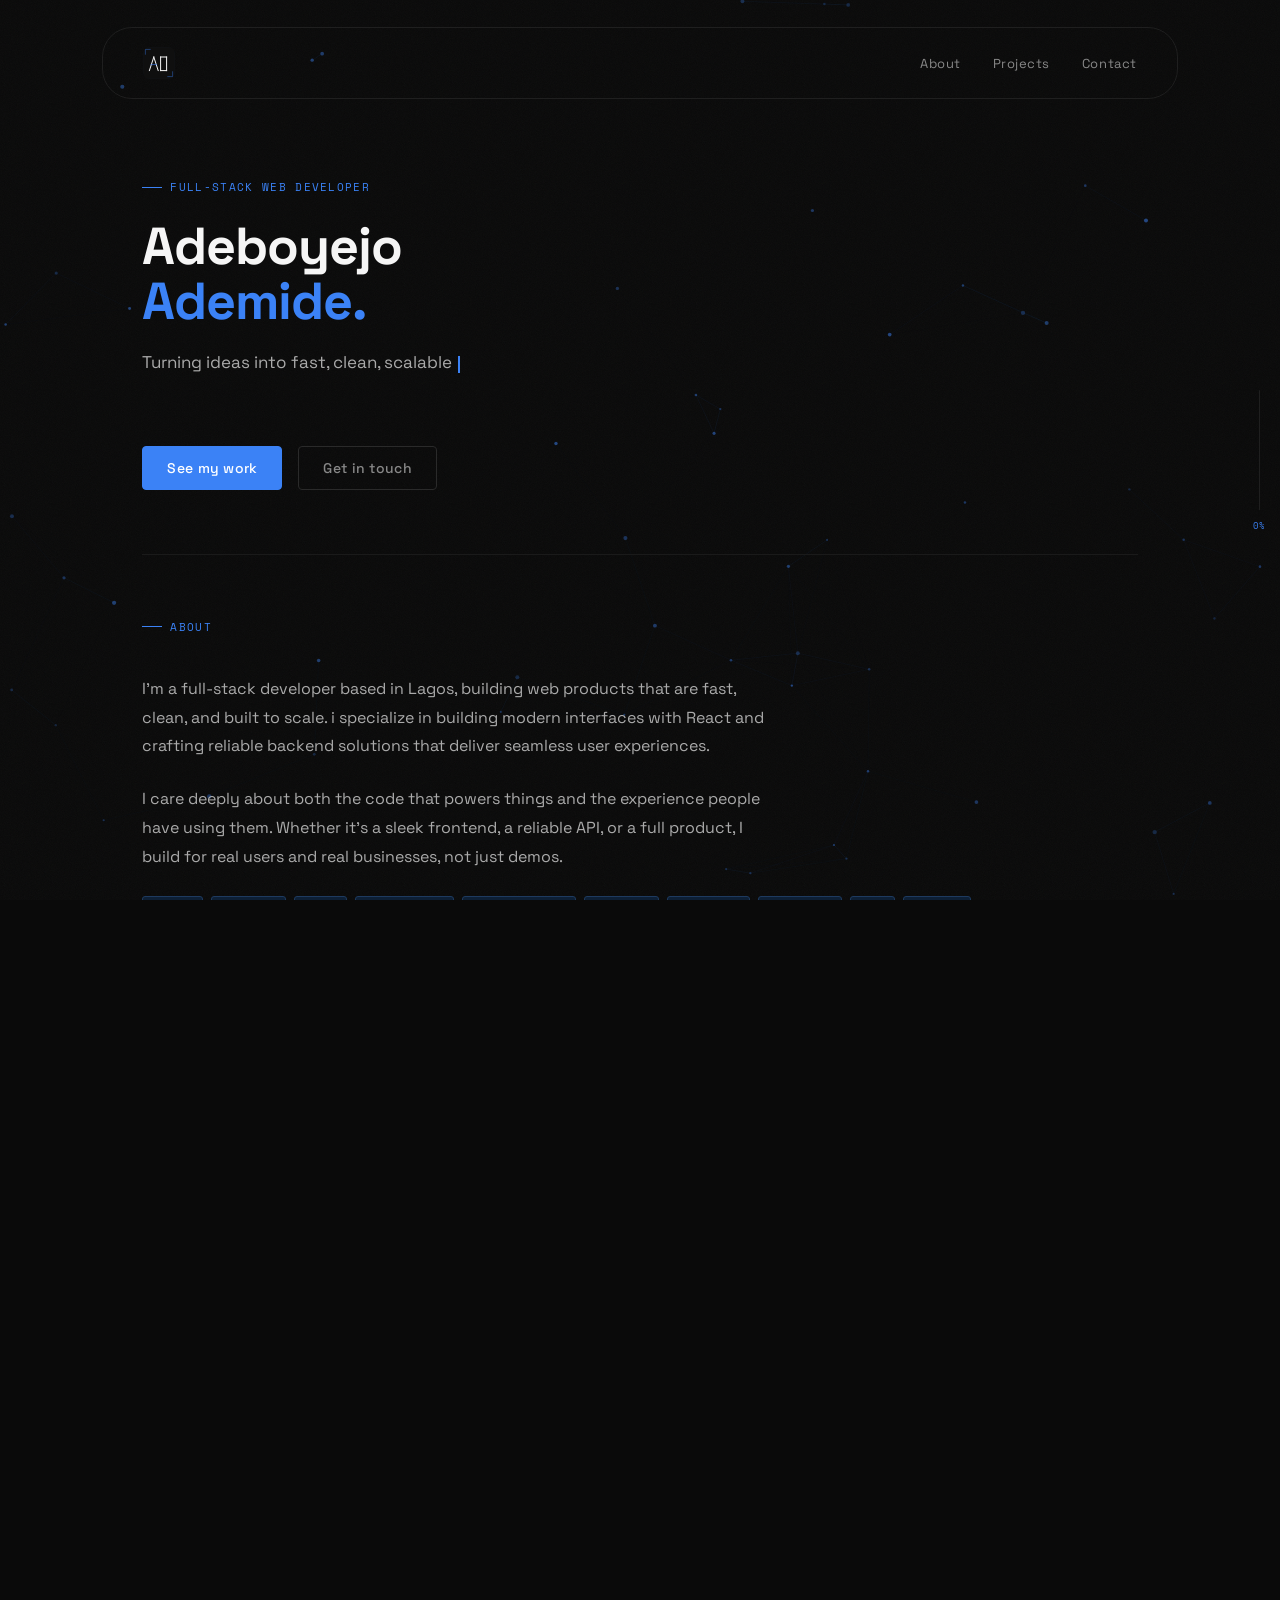
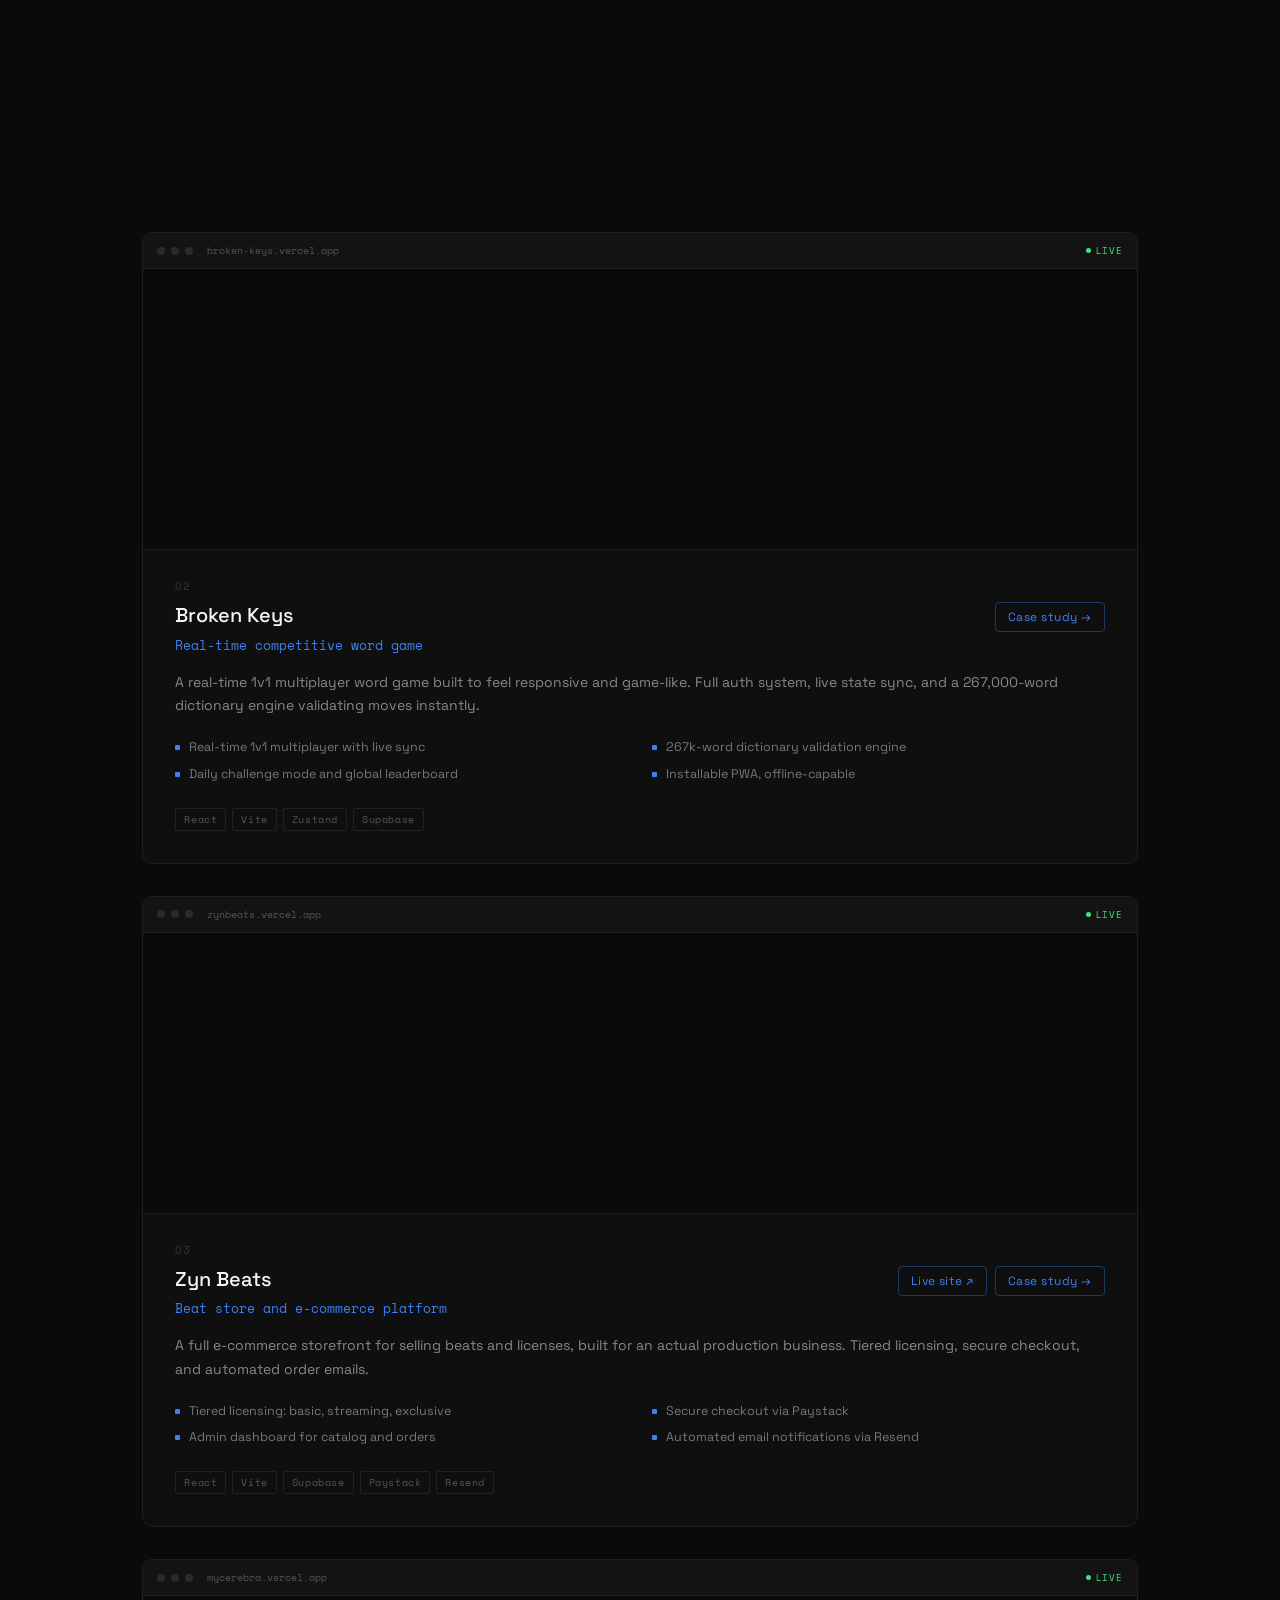
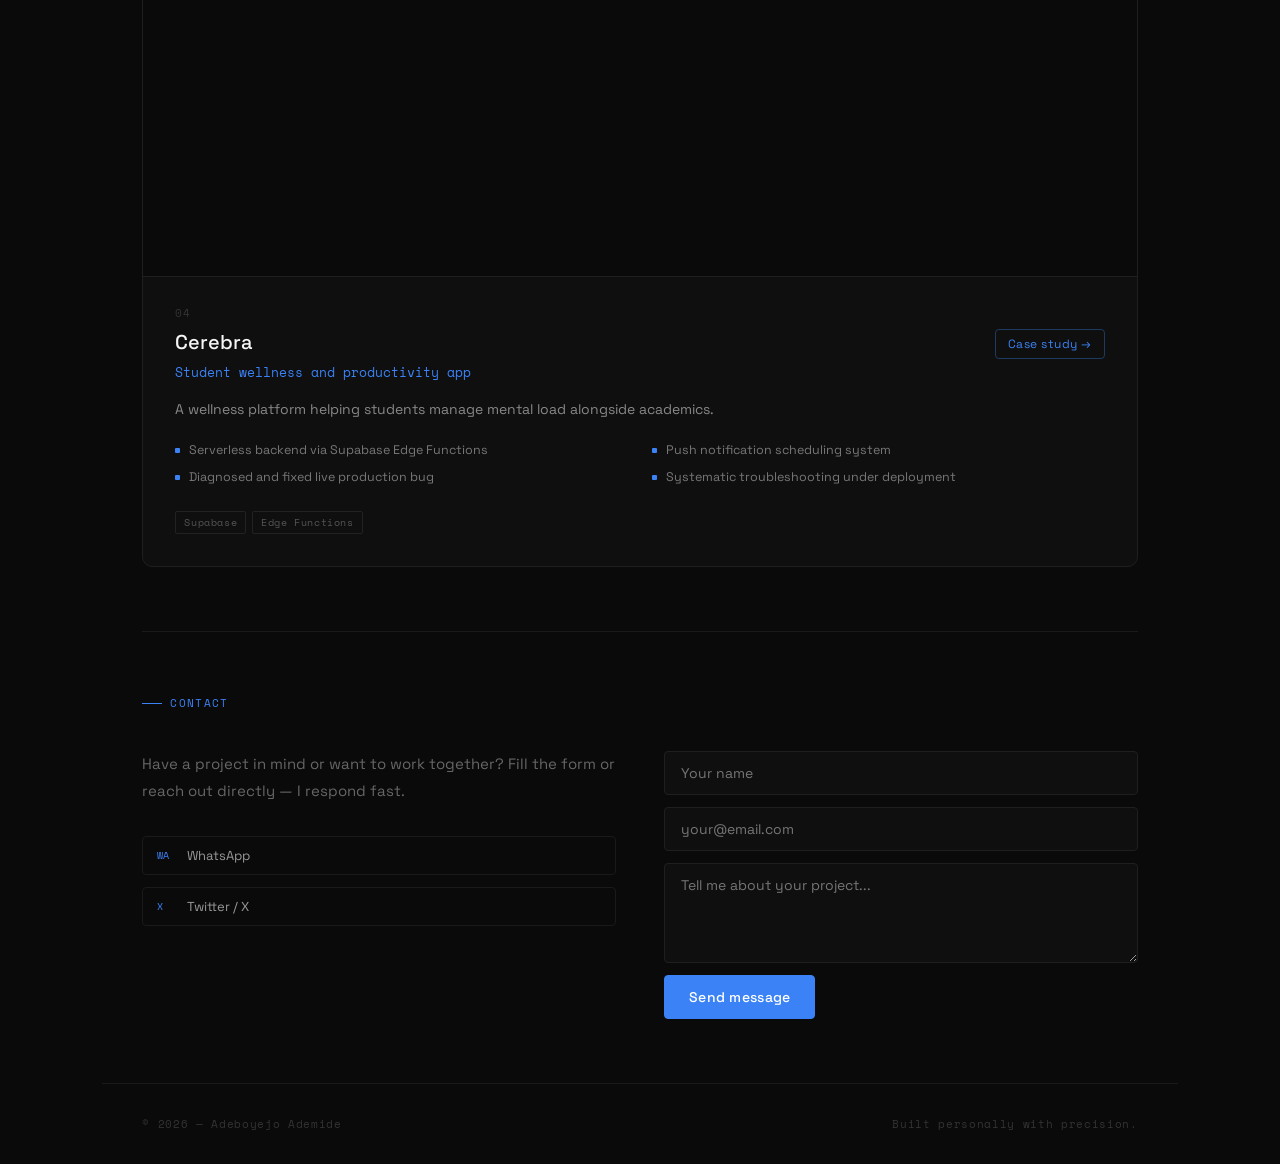
==== commit c3f7f324: "added some animations and made page routing smoother" ====
--- a/index.html
+++ b/index.html
@@ -358,7 +358,7 @@
                     target="_blank"
                     rel="noopener"
                     class="project-link hoverable mobile-only-link"
-                    >Live site ↗︎</a
+                    >Live site ↗</a
                   >
                   <a href="projects/cerebra.html" class="project-link hoverable"
                     >Case study →</a
@@ -463,5 +463,7 @@
     <script src="js/scroll-progress.js"></script>
     <script src="js/idle.js"></script>
     <script src="js/easter-egg.js"></script>
+    <script src="js/interactions.js"></script>
+    <script src="js/transitions.js"></script>
   </body>
 </html>
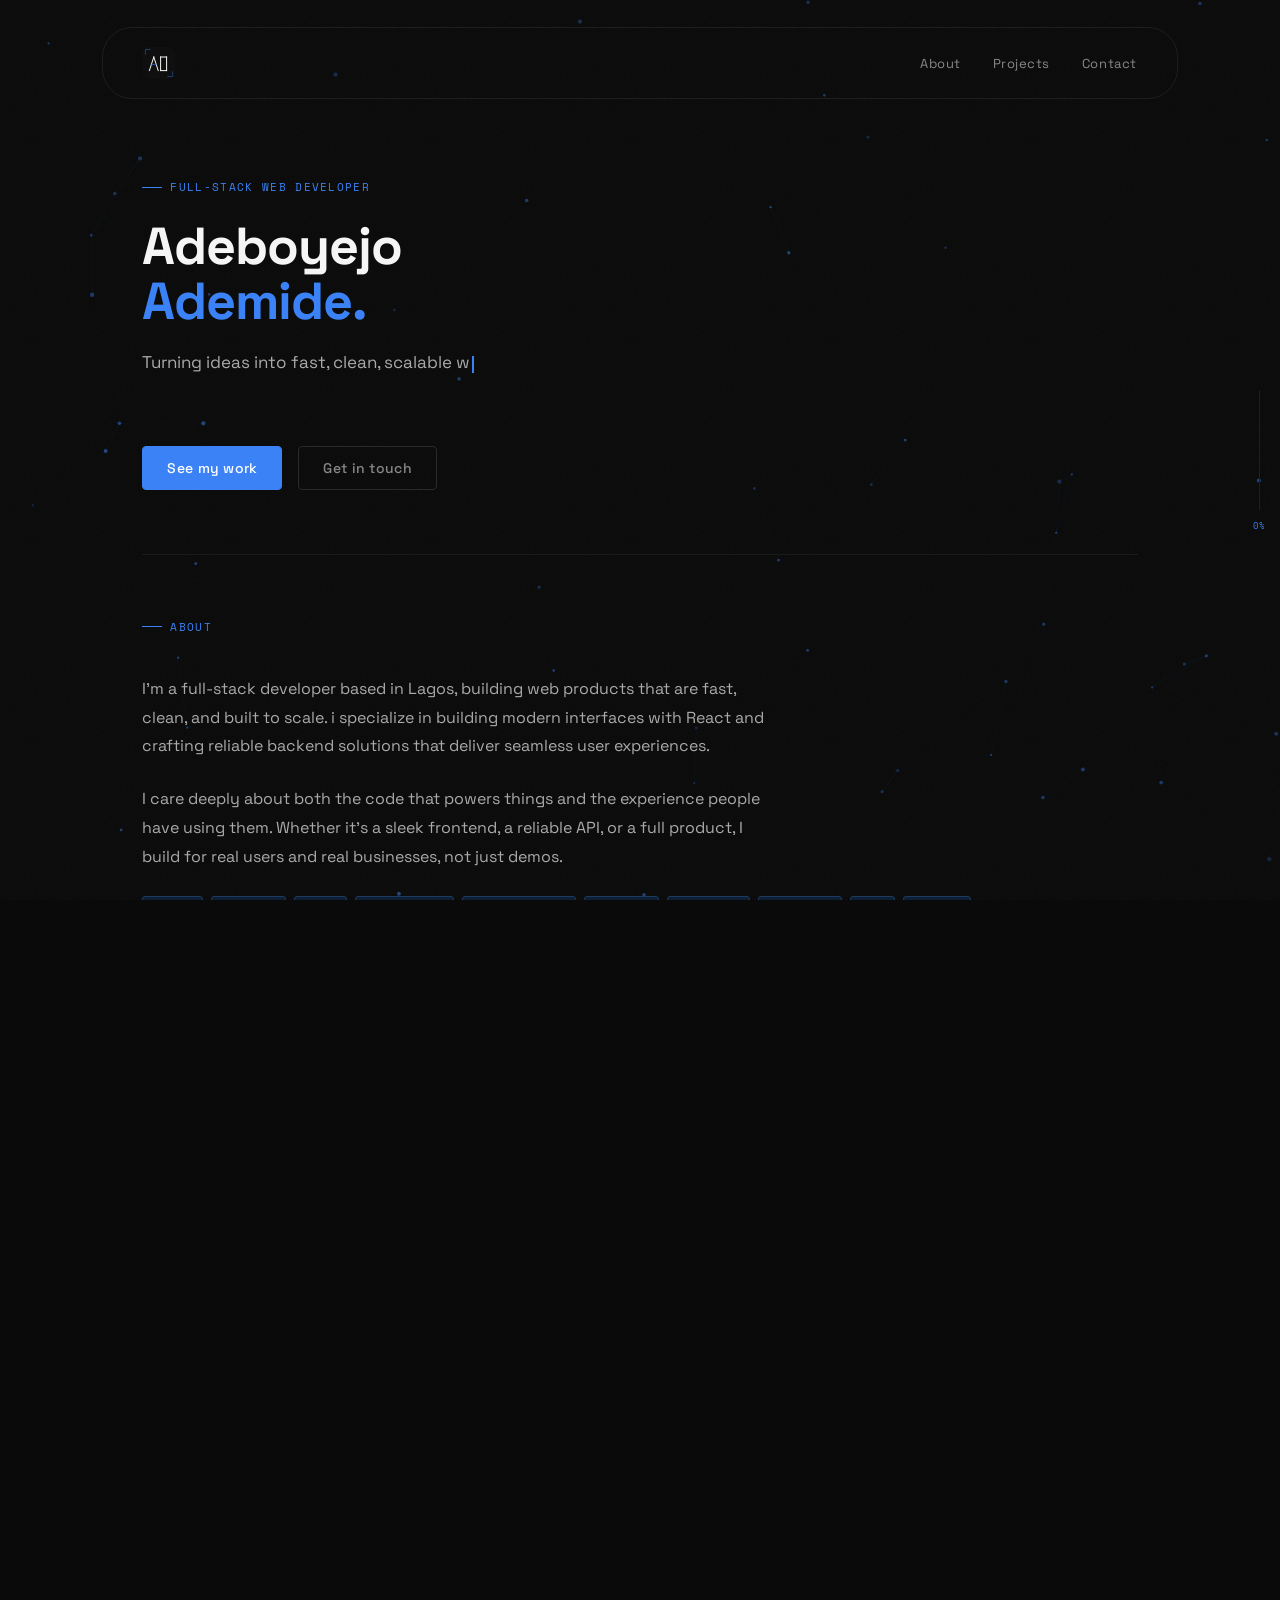
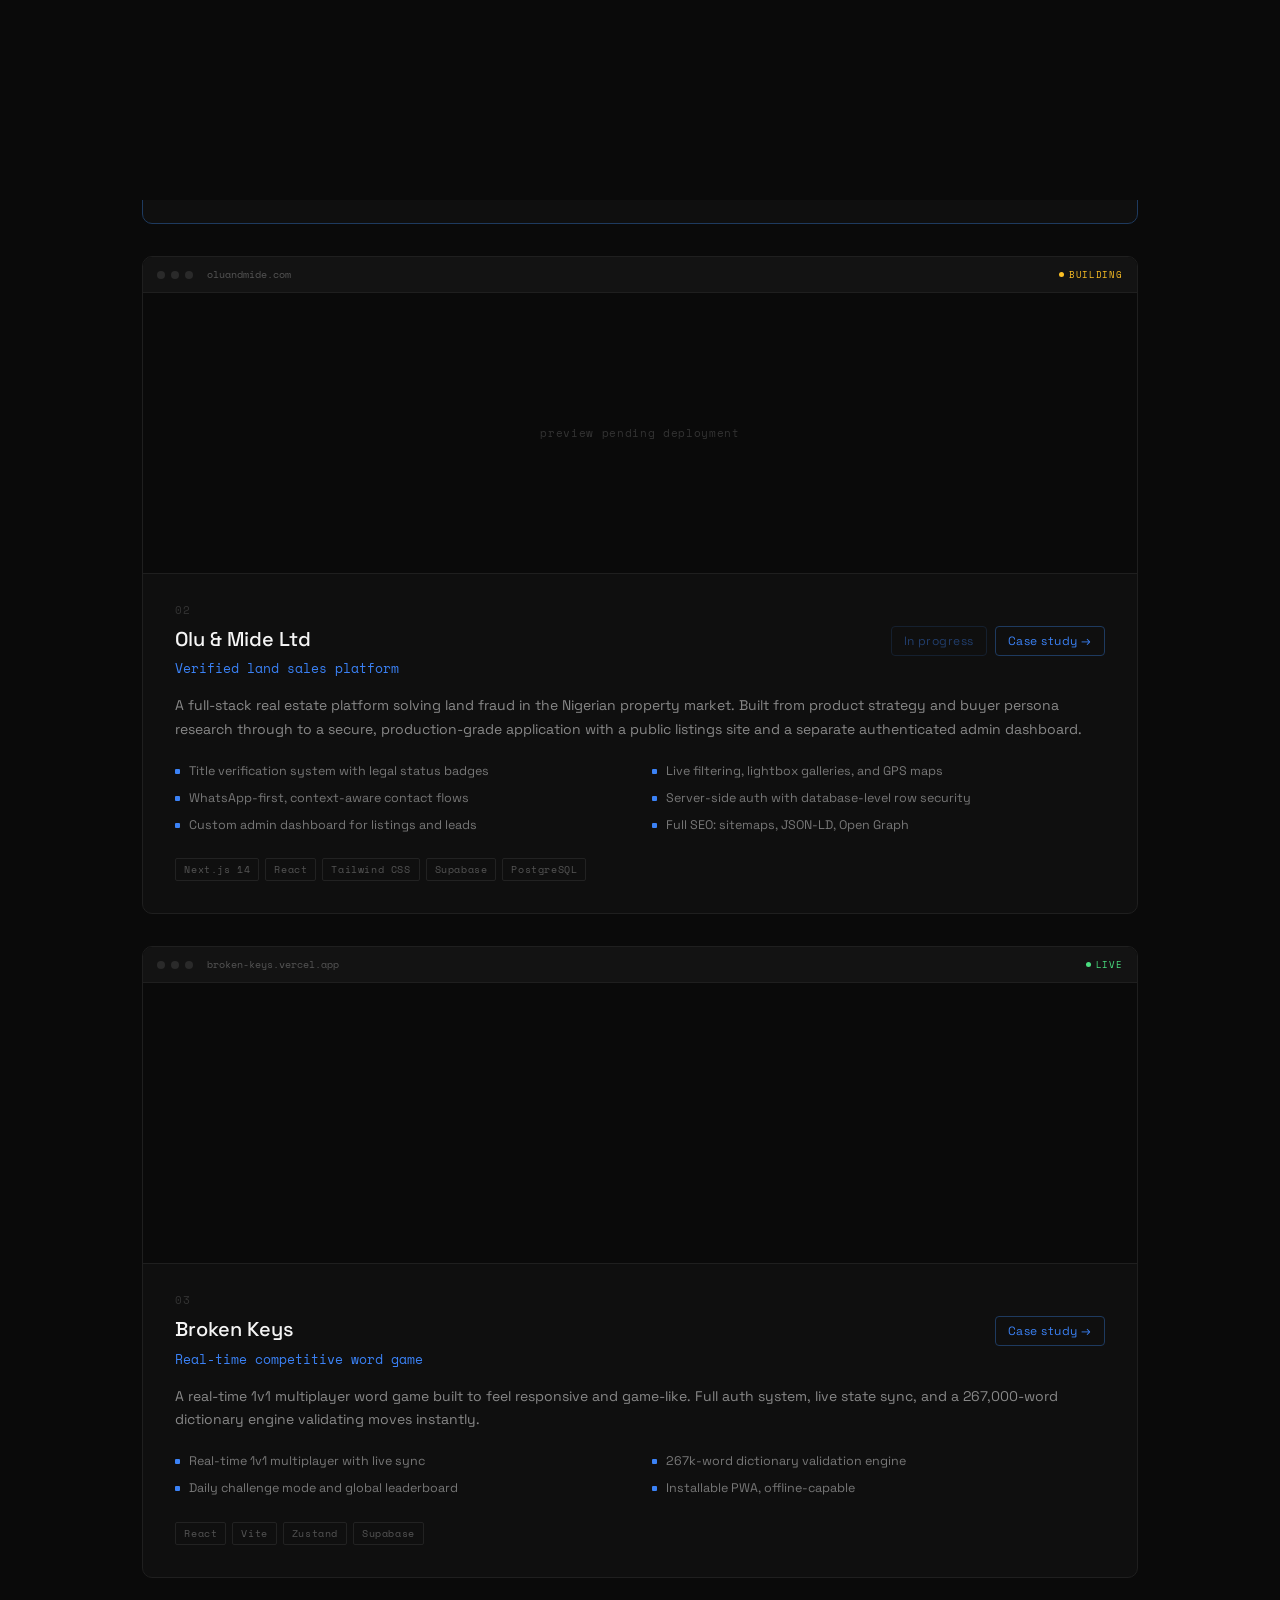
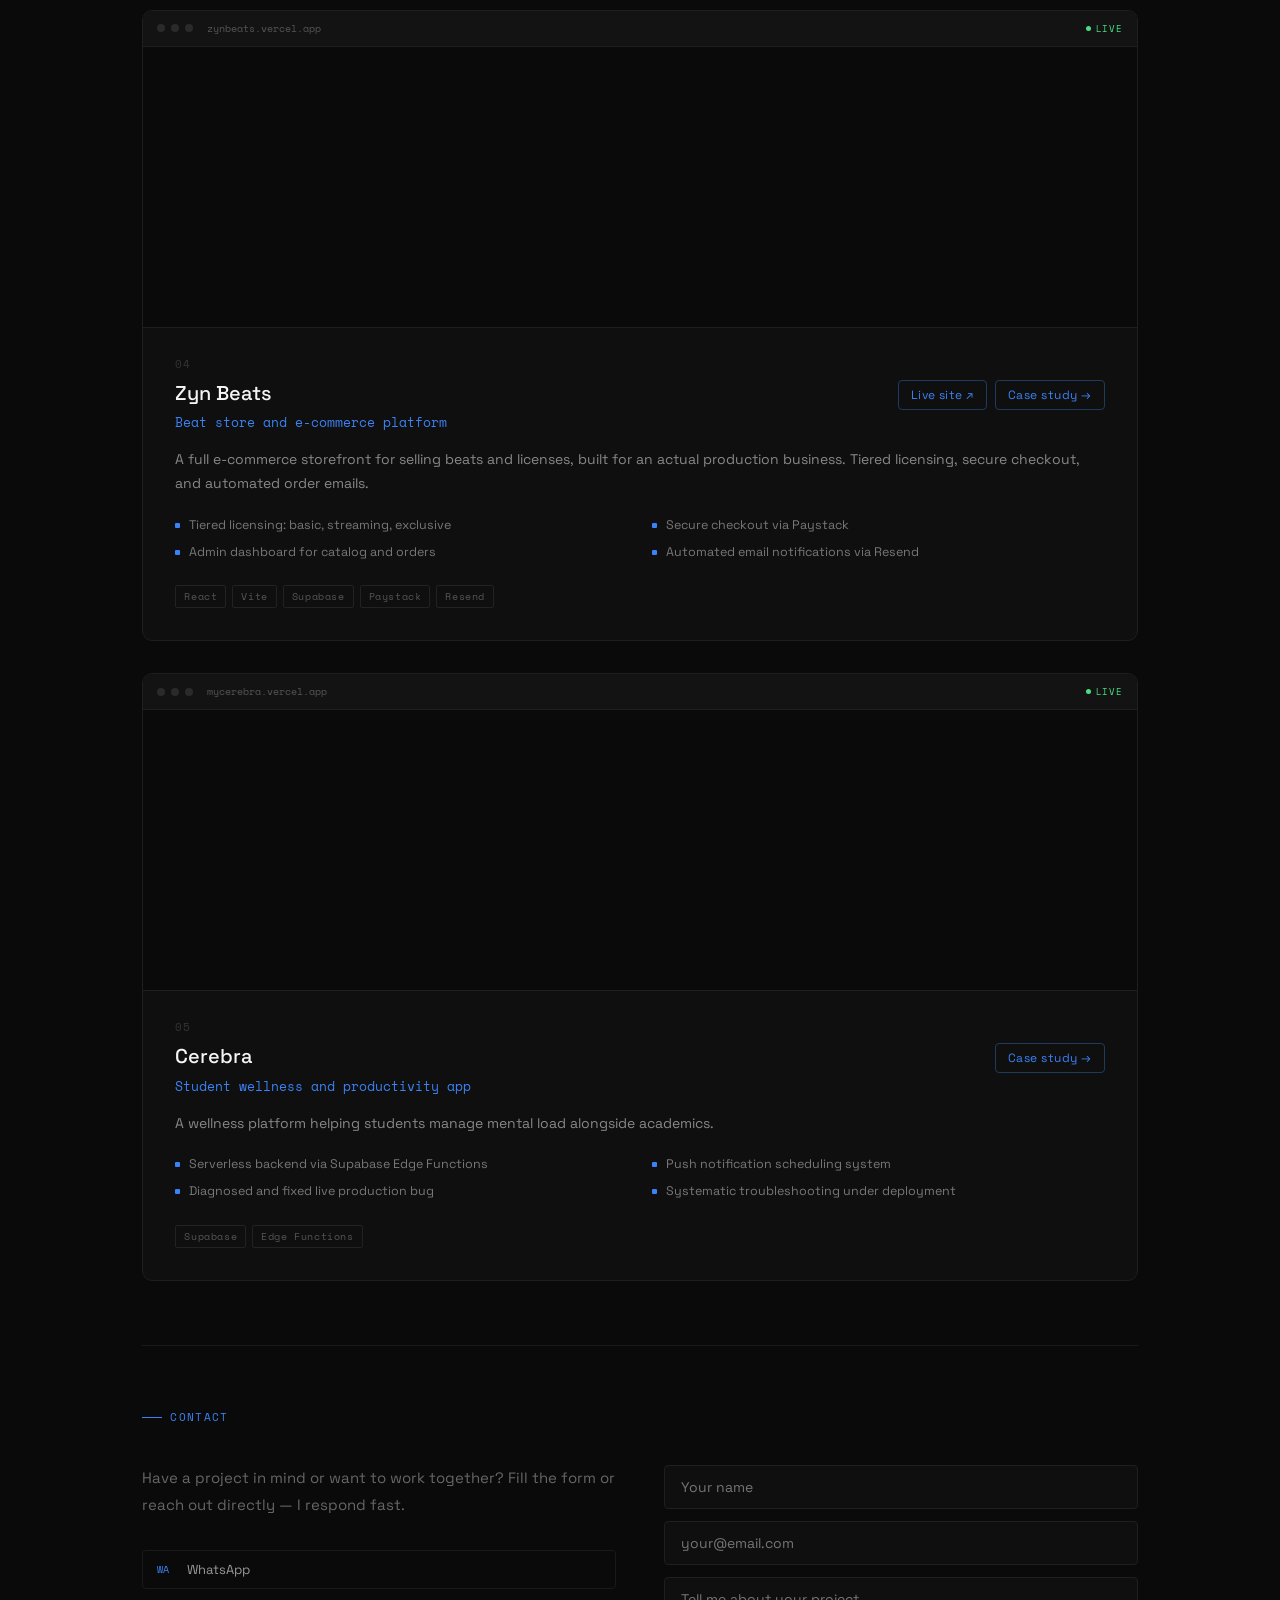
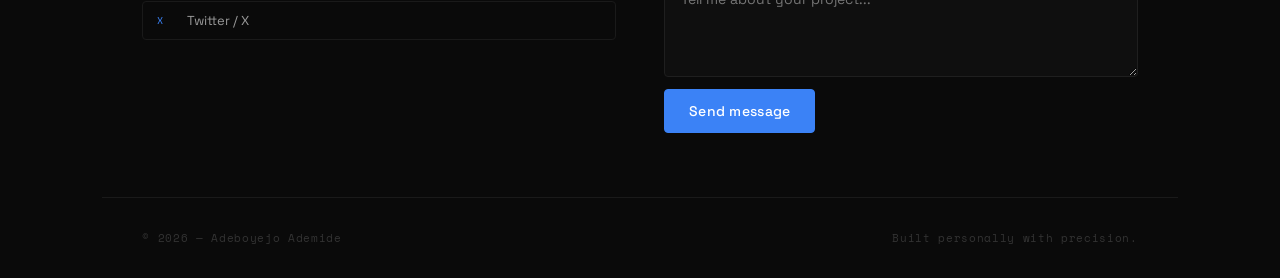
==== commit b3e3f517: "cursor revert, added rx interact" ====
--- a/index.html
+++ b/index.html
@@ -26,8 +26,8 @@
     <canvas id="bg-canvas"></canvas>
 
     <!-- Custom cursor -->
-    <div id="cursor-ring"></div>
-    <div id="cursor-dot"></div>
+    <!-- <div id="cursor-ring"></div>
+    <div id="cursor-dot"></div> -->
 
     <div class="page">
       <!-- ===== NAV ===== -->
@@ -103,8 +103,87 @@
       <section class="section reveal" id="projects">
         <div class="section-label">Projects</div>
         <div class="projects-stack">
+          <article class="project-card featured reveal">
+            <div class="preview-window">
+              <div class="browser-bar">
+                <span class="browser-dot"></span
+                ><span class="browser-dot"></span
+                ><span class="browser-dot"></span>
+                <span class="browser-url">rxinteract.vercel.app</span>
+                <span class="live-badge live"
+                  ><span class="pulse-dot"></span>live</span
+                >
+              </div>
+              <div
+                class="preview-frame-wrap"
+                data-src="https://rxinteract.vercel.app"
+              >
+                <div class="preview-placeholder">
+                  <span class="placeholder-text">loading preview…</span>
+                </div>
+              </div>
+            </div>
+            <div class="project-body">
+              <div class="featured-badge">Featured case study</div>
+              <div class="project-num">01</div>
+              <div class="project-top">
+                <div>
+                  <h3 class="project-title">Rx Interact</h3>
+                  <p class="project-tagline">Drug interaction reference tool</p>
+                </div>
+                <div
+                  style="
+                    display: flex;
+                    gap: 8px;
+                    align-items: center;
+                    flex-wrap: wrap;
+                  "
+                >
+                  <a
+                    href="https://rxinteract.vercel.app"
+                    target="_blank"
+                    rel="noopener"
+                    class="project-link hoverable"
+                    >Live site ↗︎</a
+                  >
+                  <a
+                    href="projects/rx-interact.html"
+                    class="project-link hoverable"
+                    >Case study →</a
+                  >
+                </div>
+              </div>
+              <p class="project-desc">
+                A clinically-grounded drug interaction and dosage reference tool
+                for pharmacy students — built on real data from RxNorm, openFDA,
+                and DDInter, with 19,750 seeded drug names, 140,000+ interaction
+                pairs, and a custom text-processing pipeline that makes FDA
+                label data actually readable.
+              </p>
+              <ul class="project-features">
+                <li>Debounced autocomplete across 19,750 drug names</li>
+                <li>140k+ interaction pairs with severity classification</li>
+                <li>Query optimization: 82ms → 2ms with expression indexes</li>
+                <li>Postgres-backed API cache for stateless serverless</li>
+                <li>Sticky-note study annotations with autosave</li>
+                <li>
+                  Honest data-gap communication, never false safety signals
+                </li>
+              </ul>
+              <div class="project-tech">
+                <span class="tech-tag">Next.js 14</span>
+                <span class="tech-tag">TypeScript</span>
+                <span class="tech-tag">Supabase</span>
+                <span class="tech-tag">Tailwind CSS</span>
+                <span class="tech-tag">RxNorm</span>
+                <span class="tech-tag">openFDA</span>
+                <span class="tech-tag">DDInter</span>
+              </div>
+            </div>
+          </article>
+
           <!-- Project 01 — Olu & Mide (Featured) -->
-          <article class="project-card featured">
+          <article class="project-card reveal">
             <div class="preview-window">
               <div class="browser-bar">
                 <span class="browser-dot"></span
@@ -124,8 +203,8 @@
               </div>
             </div>
             <div class="project-body">
-              <div class="featured-badge">Featured case study</div>
-              <div class="project-num">01</div>
+              <!-- <div class="featured-badge">Featured case study</div> -->
+              <div class="project-num">02</div>
               <div class="project-top">
                 <div>
                   <h3 class="project-title">Olu & Mide Ltd</h3>
@@ -194,7 +273,7 @@
               </div>
             </div>
             <div class="project-body">
-              <div class="project-num">02</div>
+              <div class="project-num">03</div>
               <div class="project-top">
                 <div>
                   <h3 class="project-title">Broken Keys</h3>
@@ -264,7 +343,7 @@
               </div>
             </div>
             <div class="project-body">
-              <div class="project-num">03</div>
+              <div class="project-num">04</div>
               <div class="project-top">
                 <div>
                   <h3 class="project-title">Zyn Beats</h3>
@@ -337,7 +416,7 @@
               </div>
             </div>
             <div class="project-body">
-              <div class="project-num">04</div>
+              <div class="project-num">05</div>
               <div class="project-top">
                 <div>
                   <h3 class="project-title">Cerebra</h3>
--- a/css/style.css
+++ b/css/style.css
@@ -16,23 +16,22 @@
   font-family: "Space Grotesk", sans-serif;
   margin: 0;
   padding: 0 8%;
-  cursor: none; /* custom cursor replaces default */
 }
 /* restore normal cursor on form elements */
-input,
+/* input,
 textarea,
 select {
   cursor: none;
-}
+} */
 
 /* remove hand cursor from all clickable elements —
    the custom ring handles the hover feedback instead */
-a,
+/* a,
 button,
 [role="button"],
 label {
   cursor: none;
-}
+} */
 
 /* On touch devices, restore the normal cursor and hide the custom one */
 @media (hover: none), (pointer: coarse) {
@@ -66,7 +65,7 @@
 }
 
 /* ============ CUSTOM CURSOR ============ */
-#cursor-ring {
+/* #cursor-ring {
   position: fixed;
   width: 28px;
   height: 28px;
@@ -91,7 +90,9 @@
   transform: translate(-50%, -50%);
   opacity: 0;
   transition: opacity 0.2s ease;
-}
+} */
+
+/* ============ CUSTOM CURSOR — logo mark ============ */
 
 /* ============ NAV ============ */
 .nav {
@@ -217,7 +218,7 @@
   letter-spacing: 0.02em;
   text-decoration: none;
   border: none;
-  cursor: none;
+  /* cursor: none; */
   transition: opacity 0.2s ease, transform 0.1s ease;
 }
 
@@ -653,7 +654,6 @@
     font-family: "Space Grotesk", sans-serif;
     margin: 0;
     padding: 0;
-    cursor: none; /* custom cursor replaces default */
   }
   .nav {
     margin-right: 2%;
